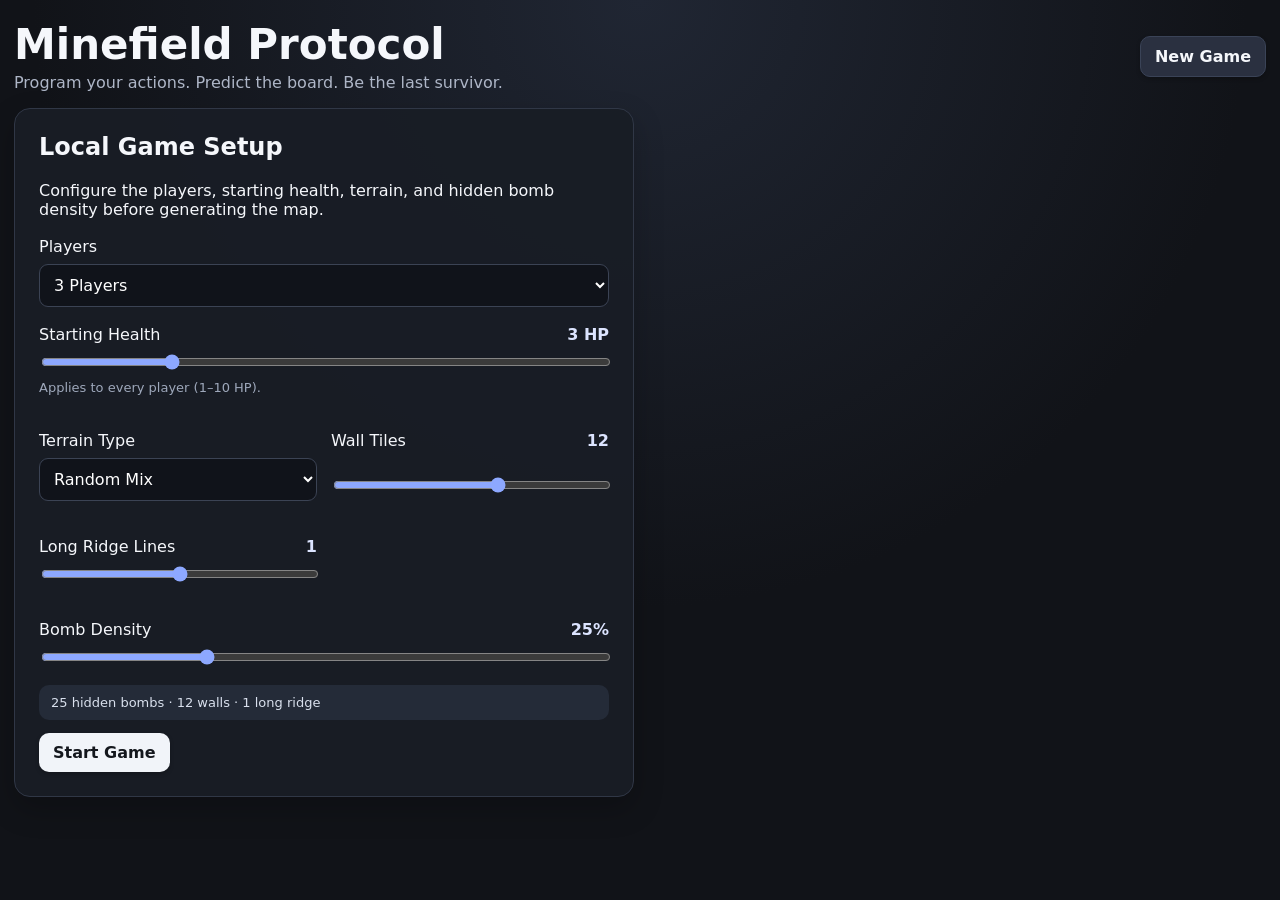
==== index.html @ 178af495 "Upload local src files" ====
<!DOCTYPE html>
<html lang="en">
<head>
  <meta charset="UTF-8" />
  <meta name="viewport" content="width=device-width, initial-scale=1.0" />
  <title>Minefield Protocol - Local Prototype</title>
  <link rel="stylesheet" href="style.css" />
</head>
<body>
  <main class="app">
    <header>
      <div>
        <h1>Minefield Protocol</h1>
        <p class="subtitle">Program your actions. Predict the board. Be the last survivor.</p>
      </div>
      <button id="newGameBtn" class="secondary">New Game</button>
    </header>

    <!-- Setup values mirror the fallback defaults in game.js. -->
    <section id="setupPanel" class="panel setup-panel">
      <h2>Local Game Setup</h2>
      <p>Configure the players, starting health, terrain, and hidden bomb density before generating the map.</p>
      <label>
        Players
        <select id="playerCount">
          <option value="3">3 Players</option>
          <option value="4">4 Players</option>
          <option value="5">5 Players</option>
          <option value="6">6 Players</option>
        </select>
      </label>

      <label>
        <span>Starting Health <output id="startingHpValue" for="startingHp">3 HP</output></span>
        <input id="startingHp" type="range" min="1" max="10" step="1" value="3" aria-describedby="startingHpHint" />
        <span id="startingHpHint" class="setup-hint">Applies to every player (1–10 HP).</span>
      </label>

      <div class="setup-options">
        <label>
          Terrain Type
          <select id="terrainType">
            <option value="random">Random Mix</option>
            <option value="wall">Walls</option>
            <option value="ridge">Ridges</option>
          </select>
        </label>

        <label>
          <span>Wall Tiles <output id="terrainCountValue">12</output></span>
          <input id="terrainCount" type="range" min="0" max="20" value="12" />
        </label>

        <label>
          <span>Long Ridge Lines <output id="ridgeCountValue">1</output></span>
          <input id="ridgeCount" type="range" min="0" max="2" value="1" />
        </label>

        <label>
          <span>Bomb Density <output id="bombPercentValue">25%</output></span>
          <input id="bombPercent" type="range" min="3" max="89" value="25" />
        </label>
      </div>
      <p id="mapSummary" class="map-summary">25 hidden bombs · 12 walls · 1 long ridge</p>
      <button id="startGameBtn">Start Game</button>
    </section>

    <section id="gamePanel" class="hidden">
      <div class="main-grid">
        <!-- Public information stays visible throughout planning and execution. -->
        <aside class="info-sidebar" aria-label="Round details and player health">
          <section class="panel status-panel" aria-labelledby="roundDetailsHeading">
            <h2 id="roundDetailsHeading">Round Details</h2>
            <div class="status-row">
              <div><span class="label">Round</span><strong id="roundLabel">1</strong></div>
              <div><span class="label">Phase</span><strong id="phaseLabel">Planning</strong></div>
              <div><span class="label">Current</span><strong id="currentPlayerLabel">Player 1</strong></div>
              <div title="Found counts revealed bombs that are still on the board.">
                <span class="label">Bombs Remaining</span>
                <strong id="bombStats" class="bomb-count" role="status" aria-live="polite" aria-atomic="true">0 bombs / 0 found</strong>
              </div>
            </div>
            <div id="message" class="message">Roll for action points, then build your program.</div>
          </section>

          <section class="panel player-panel" aria-labelledby="playersHeading">
            <h2 id="playersHeading">Players</h2>
            <div id="playerList"></div>
          </section>
        </aside>

        <section class="panel board-panel">
          <div class="board-head">
            <div>
              <h2>Minefield</h2>
              <p>Unknown tiles are hidden. Walls and ridges are visible. Mines are revealed when scanned or triggered.</p>
            </div>
            <div class="legend">
              <span>■ Unknown</span>
              <span>□ Safe</span>
              <span>◆ Mine</span>
              <span>▣ Wall</span>
              <span>▲ Ridge</span>
            </div>
          </div>
          <!-- game.js creates and reuses the grid cells inside this container. -->
          <div id="board" class="board" aria-label="10 by 10 game board"></div>
        </section>

        <!-- Only one phase panel is visible; the pass screen hides private programs. -->
        <aside class="panel control-panel">
          <div id="planningControls">
            <h2>Program Actions</h2>
            <p id="planningHint">Player 1: roll for action points.</p>

            <div class="dice-box" id="diceBox">
              <span class="label">Action Point Die</span>
              <div class="dice-row">
                <div id="diceFace" class="dice-face" role="status" aria-live="polite">—</div>
                <button id="rollDiceBtn" type="button">Roll d6</button>
              </div>
              <p id="diceHint">Roll before selecting any actions.</p>
            </div>

            <div class="allocation-panel">
              <div class="allocation-heading">
                <span class="label">Private Point Allocation</span>
                <span class="points-remaining" title="Points remaining">Left: <strong id="pointsRemaining">—</strong></span>
              </div>
              <p id="movementCostPreview" class="movement-cost-preview hidden"></p>
              <div id="allocationTrack" class="allocation-track" role="status" aria-live="polite">
                <span class="allocation-cell locked"></span>
                <span class="allocation-cell locked"></span>
                <span class="allocation-cell locked"></span>
                <span class="allocation-cell locked"></span>
                <span class="allocation-cell locked"></span>
                <span class="allocation-cell locked"></span>
              </div>
              <div class="allocation-legend" aria-label="Allocation colors">
                <span class="legend-move">Move</span>
                <span class="legend-scan">Scan</span>
                <span class="legend-attack">Attack</span>
                <span class="legend-dodge">Dodge / Disarm</span>
                <span class="legend-bomb">Bomb</span>
                <span class="legend-discard">Discard</span>
              </div>
            </div>

            <div class="action-grid" id="actionButtons">
              <button data-action="MOVE">Move · 1 pt</button>
              <button data-action="ATTACK">Attack · 1 pt</button>
              <button data-action="BOMB" title="Plant a bomb or break an adjacent wall for 2 points. Ridges cannot be broken.">Bomb / Break Wall · 2 pts</button>
              <fieldset class="defense-actions">
                <legend>Dodge / Disarm</legend>
                <button data-action="DODGE">Dodge · 1 pt</button>
                <button data-action="DISARM" title="Remove bombs from the eight surrounding grids without detonating them.">Disarm · 1 pt</button>
              </fieldset>
              <button data-action="SCAN">Scan Around · 2 pts</button>
              <button data-action="TRI_SCAN">3-Grid Scan · 1 pt</button>
              <button data-action="AREA_SCAN">3×3 Scan · 2 pts</button>
              <button data-action="DISCARD">Discard Remaining</button>
            </div>
            <p id="actionHint" class="board-selection-hint">For directional actions, select an action and click its target on the board.</p>

            <button id="confirmProgramBtn" disabled>Add to Program</button>

            <div class="programmed">
              <ol id="programList" class="program-list">
                <li>Roll the die to begin.</li>
              </ol>
              <button id="undoActionBtn" class="secondary" type="button" disabled>Undo Last Action</button>
            </div>

          </div>

          <div id="passControls" class="hidden pass-screen">
            <h2>Pass the Computer</h2>
            <p id="passMessage">Give the computer to the next player.</p>
            <button id="readyNextPlayerBtn">Ready</button>
          </div>

          <div id="executionControls" class="hidden">
            <h2>Execution Phase</h2>
            <p>Programmed actions remain hidden until each one resolves.</p>
            <div id="executionQueue" class="queue" role="log" aria-live="polite"></div>
            <button id="resolveNextBtn">Resolve Next Action</button>
            <button id="resolveAllBtn" class="secondary">Resolve Remaining</button>
          </div>

          <div id="winnerControls" class="hidden">
            <h2 id="winnerTitle">Winner</h2>
            <p id="winnerText"></p>
            <button id="playAgainBtn">Play Again</button>
          </div>
        </aside>
      </div>
    </section>
  </main>

  <script src="game.js"></script>
</body>
</html>
---- style.css ----
/* Base theme and shared controls. */
* { box-sizing: border-box; }

:root {
  font-family: Inter, ui-sans-serif, system-ui, -apple-system, BlinkMacSystemFont, "Segoe UI", sans-serif;
  background: #111318;
  color: #f5f7fb;
}

body {
  margin: 0;
  min-height: 100vh;
  background: radial-gradient(circle at top, #202633 0%, #111318 55%);
}

button, select {
  font: inherit;
}

button {
  border: 0;
  border-radius: 10px;
  padding: 10px 14px;
  cursor: pointer;
  background: #f1f4f9;
  color: #14171d;
  font-weight: 700;
  box-shadow: 0 2px 4px rgba(0,0,0,.22);
  transition: color .15s ease, background-color .15s ease, border-color .15s ease,
    box-shadow .15s ease, transform .08s ease, filter .15s ease;
}

button:hover:not(:disabled) {
  filter: brightness(0.96);
  transform: translateY(-1px);
  box-shadow: 0 5px 10px rgba(0,0,0,.26);
}
button:active:not(:disabled) {
  transform: translateY(0) scale(.97);
  box-shadow: 0 1px 2px rgba(0,0,0,.28);
}
button:focus-visible { outline: 3px solid #8da8ff; outline-offset: 2px; }
button:disabled { opacity: 0.45; cursor: not-allowed; }
button.secondary { background: #2a3040; color: #f5f7fb; border: 1px solid #3a4357; }

.app {
  width: min(1600px, calc(100% - 28px));
  margin: 0 auto;
  padding: 20px 0 32px;
}

header {
  display: flex;
  align-items: center;
  justify-content: space-between;
  gap: 16px;
  margin-bottom: 16px;
}

h1, h2, h3, p { margin-top: 0; }
h1 { margin-bottom: 4px; font-size: clamp(28px, 4vw, 42px); }
.subtitle { margin-bottom: 0; color: #aeb6c7; }

.panel {
  background: rgba(25, 29, 37, 0.95);
  border: 1px solid #303746;
  border-radius: 16px;
  box-shadow: 0 12px 30px rgba(0,0,0,.22);
}

/* Setup form and terrain/bomb configuration. */
.setup-panel {
  max-width: 620px;
  padding: 24px;
}

.setup-panel label {
  display: grid;
  gap: 8px;
  margin: 18px 0;
}

.setup-hint { color: #9ea8bb; font-size: 13px; }

select {
  padding: 10px;
  border-radius: 9px;
  background: #10131a;
  color: #fff;
  border: 1px solid #3b4354;
}

.setup-options {
  display: grid;
  grid-template-columns: repeat(2, minmax(0, 1fr));
  gap: 0 14px;
}

.setup-options label:last-child { grid-column: 1 / -1; }

input[type="range"] {
  width: 100%;
  accent-color: #8da8ff;
  cursor: pointer;
}

output {
  float: right;
  color: #dce4ff;
  font-weight: 800;
}

.map-summary {
  padding: 10px 12px;
  border-radius: 10px;
  background: #242b38;
  color: #d9e0ed;
  font-size: 13px;
}

.hidden { display: none !important; }

/* Public round information, player health, and the desktop three-column layout. */
.info-sidebar {
  display: grid;
  gap: 14px;
  position: sticky;
  top: 12px;
  min-width: 0;
}

.status-panel, .player-panel, .board-panel, .control-panel { padding: 16px; }
.status-panel h2, .player-panel h2 { margin-bottom: 12px; font-size: 18px; }

.status-row {
  display: grid;
  grid-template-columns: minmax(0, 1fr);
  gap: 10px;
}

.status-row > div {
  background: #12161e;
  border: 1px solid #2b3342;
  padding: 12px;
  border-radius: 12px;
}

.bomb-count { font-size: 14px; font-variant-numeric: tabular-nums; }

.label {
  display: block;
  color: #9ea8bb;
  font-size: 12px;
  text-transform: uppercase;
  letter-spacing: .08em;
  margin-bottom: 4px;
}

.message {
  margin-top: 12px;
  padding: 10px 12px;
  background: #242b38;
  border-radius: 10px;
  color: #d9e0ed;
  min-height: 42px;
}

#playerList {
  display: grid;
  gap: 8px;
}

.player-card {
  display: flex;
  justify-content: space-between;
  align-items: center;
  flex-wrap: wrap;
  gap: 8px;
  background: #12161e;
  border: 1px solid #2b3342;
  border-radius: 10px;
  padding: 9px 10px;
}

.player-card.dead { opacity: .45; text-decoration: line-through; }
.player-card.active { border-color: #8da8ff; }
.player-identity { display: inline-flex; align-items: center; gap: 7px; }
.player-name { font-weight: 800; }
.hp { white-space: nowrap; font-size: 13px; font-variant-numeric: tabular-nums; }
.hp.hearts { color: #f08b96; font-size: 16px; letter-spacing: 1px; }
.active-player-cube {
  width: 11px;
  height: 11px;
  flex: 0 0 11px;
  border: 1px solid rgba(255,255,255,.65);
  border-radius: 2px;
  background: #5168a9;
}
.active-player-cube.inactive { visibility: hidden; }

.main-grid {
  display: grid;
  grid-template-columns: 240px minmax(0, 1fr) 340px;
  gap: 14px;
  align-items: start;
}

.main-grid > * { min-width: 0; }

.board-head {
  display: flex;
  justify-content: space-between;
  align-items: end;
  gap: 16px;
  margin-bottom: 12px;
}

.board-head p { color: #9ea8bb; margin-bottom: 0; font-size: 13px; }

.legend {
  display: flex;
  gap: 10px;
  flex-wrap: wrap;
  color: #b9c1d1;
  font-size: 12px;
  justify-content: flex-end;
}

/* Board cells: terrain, selection previews, denial feedback, and player tokens. */
.board {
  width: min(76vh, 100%);
  aspect-ratio: 1 / 1;
  margin: 0 auto;
  display: grid;
  grid-template-columns: repeat(10, 1fr);
  grid-template-rows: repeat(10, 1fr);
  gap: 3px;
  padding: 3px;
  background: #0b0e13;
  border-radius: 12px;
  overflow: hidden;
}

.tile {
  position: relative;
  min-width: 0;
  min-height: 0;
  display: grid;
  place-items: center;
  background: #343c49;
  border-radius: 4px;
  font-weight: 900;
  user-select: none;
  cursor: pointer;
  transition: background-color .16s ease, box-shadow .16s ease, transform .12s ease,
    outline-color .12s ease;
}

.tile:hover {
  outline: 2px solid #eef3ff;
  outline-offset: -2px;
  z-index: 3;
}

.tile.move-reachable {
  box-shadow: inset 0 0 0 2px #8da8ff;
}

.tile.move-reachable:hover {
  box-shadow: inset 0 0 0 3px #c8d5ff, 0 0 10px rgba(141,168,255,.75);
  transform: scale(.94);
}

.tile.planned-path {
  box-shadow: inset 0 0 0 3px #f0c84b;
}

.tile.scan-region {
  box-shadow: inset 0 0 0 3px #7bdff2;
}

.tile.disarm-region {
  box-shadow: inset 0 0 0 3px #6497e5;
}

.tile.selected-target {
  background: #f2cf4a !important;
  color: #1a1d23 !important;
  box-shadow: inset 0 0 0 3px #fff1a8, 0 0 12px rgba(242,207,74,.8);
}

.tile.denied-target {
  background: #d84d55 !important;
  color: #fff !important;
  box-shadow: inset 0 0 0 3px #ffb3b8, 0 0 14px rgba(216,77,85,.9);
  animation: denied-grid .42s ease both;
}

@keyframes denied-grid {
  0%, 100% { transform: translateX(0); }
  25% { transform: translateX(-4px); }
  50% { transform: translateX(4px); }
  75% { transform: translateX(-2px); }
}

.tile.safe { background: #bfc7d3; color: #20252d; }
.tile.mine { background: #7f3740; color: #fff; }
.tile.exploded { background: #4f252a; color: #fff; }
.tile.wall { background: #1d222b; color: #dce1ea; border: 1px solid #727c91; }
.tile.ridge { background: #3e3528; color: #f0d19a; border: 1px solid #8a7450; }

.token-stack {
  display: flex;
  flex-wrap: wrap;
  gap: 2px;
  align-items: center;
  justify-content: center;
  z-index: 2;
}

.token {
  width: clamp(18px, 3vw, 30px);
  aspect-ratio: 1;
  border-radius: 50%;
  display: grid;
  place-items: center;
  border: 2px solid #fff;
  color: #fff;
  font-size: clamp(10px, 1.3vw, 14px);
  text-shadow: 0 1px 2px rgba(0,0,0,.5);
  background: #5168a9;
}

.token.p2, .active-player-cube.p2 { background: #a15162; }
.token.p3, .active-player-cube.p3 { background: #4f8964; }
.token.p4, .active-player-cube.p4 { background: #9a7a3f; }
.token.p5, .active-player-cube.p5 { background: #6f4b9a; }
.token.p6, .active-player-cube.p6 { background: #347f8c; }

/* Private planning: die, action buttons, allocation colors, and queued choices. */
.control-panel {
  position: sticky;
  top: 12px;
  padding: 12px;
}

#planningControls { font-size: 13px; line-height: 1.3; }
#planningControls h2 { margin-bottom: 6px; font-size: 18px; }
#planningHint { margin-bottom: 8px; }
#planningControls .label { font-size: 11px; }
#planningControls button { min-height: 32px; padding: 6px 8px; }
#confirmProgramBtn { width: 100%; margin-bottom: 8px; }

.action-grid {
  display: grid;
  grid-template-columns: 1fr 1fr;
  gap: 6px;
  margin: 8px 0;
}

.action-grid [data-action="MOVE"] { grid-column: 1 / -1; }

.defense-actions {
  grid-column: 1 / -1;
  display: grid;
  grid-template-columns: repeat(2, minmax(0, 1fr));
  gap: 6px;
  min-width: 0;
  margin: 0;
  padding: 6px;
  border: 1px solid #6497e5;
  border-radius: 10px;
}

.defense-actions legend {
  padding: 0 5px;
  color: #a9c9ff;
  font-size: 12px;
}

.action-grid button.selected {
  outline: 3px solid #8da8ff;
  background: #dce4ff;
}

.dice-box {
  padding: 8px;
  border: 1px solid #303746;
  border-radius: 12px;
  margin-bottom: 8px;
  background: #12161e;
}

.dice-row {
  display: flex;
  align-items: center;
  gap: 8px;
}

.dice-face {
  width: 36px;
  aspect-ratio: 1;
  display: grid;
  place-items: center;
  flex: 0 0 auto;
  border-radius: 12px;
  background: #f1f4f9;
  color: #14171d;
  font-size: 28px;
  line-height: 1;
  font-weight: 900;
}

.dice-row button { flex: 1; }

.dice-box p {
  margin: 4px 0 0;
  color: #9ea8bb;
  font-size: 12px;
}

.allocation-panel {
  padding: 8px;
  border: 1px solid #303746;
  border-radius: 12px;
  margin-bottom: 8px;
  background: #12161e;
}

.allocation-heading { display: flex; justify-content: space-between; align-items: baseline; gap: 6px; margin-bottom: 4px; }
.allocation-heading .label { margin-bottom: 0; }
.points-remaining { flex-shrink: 0; font-size: 12px; color: #d9e0ed; }

.allocation-track {
  display: flex;
  gap: 6px;
  min-height: 32px;
}

.movement-cost-preview {
  margin: 0 0 6px;
  padding: 5px 6px;
  border-radius: 8px;
  background: rgba(242,207,74,.13);
  color: #ffe486;
  font-size: 12px;
  font-weight: 800;
}

.allocation-cell {
  min-width: 32px;
  flex: 1 1 0;
  display: grid;
  place-items: center;
  border: 1px solid #4b556a;
  border-radius: 8px;
  background: #202631;
  color: #aeb6c7;
  font-size: 20px;
  font-weight: 900;
  transition: background-color .18s ease, color .18s ease, transform .18s ease;
}

.allocation-cell.locked {
  background: #171b22;
  border-color: #2b3240;
  color: #535d6f;
  opacity: .48;
}

.allocation-cell.usable {
  background: #596170;
  border-color: #7d8798;
  color: #f3f5f8;
}

.allocation-cell.preview-move {
  background: rgba(242,207,74,.28);
  border: 2px dashed #f2cf4a;
  color: #ffe486;
  animation: allocation-preview .8s ease-in-out infinite alternate;
}

.allocation-cell.point-move {
  background: #f2cf4a;
  border-color: #fff1a8;
  color: #1a1d23;
  transform: translateY(-2px);
}

.allocation-cell.point-scan { background: #58b878; border-color: #9be2b2; color: #0d2616; }
.allocation-cell.point-attack { background: #e99245; border-color: #ffc488; color: #2b1606; }
.allocation-cell.point-dodge { background: #6497e5; border-color: #a9c9ff; color: #0b1c38; }
.allocation-cell.point-bomb { background: #d75c65; border-color: #ffabb1; color: #fff; }
.allocation-cell.point-discard { background: #373e4a; border-color: #667184; color: #aeb6c7; }

@keyframes allocation-preview {
  from { transform: translateY(0); }
  to { transform: translateY(-2px); }
}

.allocation-legend {
  display: flex;
  flex-wrap: wrap;
  gap: 4px 10px;
  margin-top: 6px;
  color: #9ea8bb;
  font-size: 11px;
}

.allocation-legend span {
  display: inline-flex;
  align-items: center;
  gap: 5px;
}

.allocation-legend span::before {
  content: "";
  width: 10px;
  height: 10px;
  border-radius: 3px;
  background: #596170;
}

.allocation-legend .legend-move::before { background: #f2cf4a; }
.allocation-legend .legend-scan::before { background: #58b878; }
.allocation-legend .legend-attack::before { background: #e99245; }
.allocation-legend .legend-dodge::before { background: #6497e5; }
.allocation-legend .legend-bomb::before { background: #d75c65; }
.allocation-legend .legend-discard::before { background: #373e4a; }


.board-selection-hint { margin: 0 0 8px; color: #9ea8bb; font-size: 12px; }

.planned-token {
  opacity: .7;
  border-style: dashed;
  filter: saturate(.65);
}

.programmed {
  display: grid;
  gap: 6px;
}

.program-list {
  display: grid;
  gap: 4px;
  margin: 0;
  padding: 0 0 0 28px;
  color: #d9e0ed;
}

.program-list li {
  padding: 4px 8px;
  border-radius: 8px;
  background: #12161e;
  border: 1px solid #2b3342;
}

#undoActionBtn { width: 100%; }

/* Public execution log; damage and elimination stay legible on completed rows. */
.queue {
  display: grid;
  gap: 6px;
  margin: 12px 0;
  max-height: 330px;
  overflow: auto;
}

.queue-item {
  padding: 8px 10px;
  border-radius: 8px;
  background: #12161e;
  border: 1px solid #2b3342;
  font-size: 13px;
}

.queue-item.done { opacity: .42; text-decoration: line-through; }
.queue-item.current { outline: 2px solid #8da8ff; }

.queue-item.done.hp-loss,
.queue-item.done.eliminated {
  opacity: 1;
  text-decoration: none;
  font-weight: 800;
}

.queue-item.hp-loss {
  background: #5a321d;
  border-color: #e99245;
  color: #ffd3ad;
  box-shadow: inset 4px 0 0 #e99245;
  animation: event-highlight .45s ease both;
}

.queue-item.eliminated {
  background: #5a2026;
  border-color: #ef6570;
  color: #ffd3d6;
  box-shadow: inset 4px 0 0 #ef6570, 0 0 12px rgba(239,101,112,.32);
  animation: elimination-highlight .55s ease both;
}

@keyframes event-highlight {
  from { transform: translateX(8px); filter: brightness(1.5); }
  to { transform: translateX(0); filter: brightness(1); }
}

@keyframes elimination-highlight {
  0% { transform: scale(.96); filter: brightness(1.8); }
  65% { transform: scale(1.02); }
  100% { transform: scale(1); filter: brightness(1); }
}

.pass-screen {
  text-align: center;
  padding: 30px 8px;
}

#executionControls button,
#winnerControls button {
  width: 100%;
  margin-top: 8px;
}

/* Move controls below the board on narrower screens, then stack the sidebar. */
@media (max-width: 1180px) {
  .main-grid { grid-template-columns: 220px minmax(0, 1fr); }
  .info-sidebar { grid-row: 1 / span 2; }
  .control-panel { grid-column: 2; position: static; }
}

@media (max-width: 800px) {
  .main-grid { grid-template-columns: minmax(0, 1fr); }
  .info-sidebar { grid-template-columns: repeat(2, minmax(0, 1fr)); grid-row: auto; position: static; align-items: start; }
  .board { width: min(100%, 700px); }
  .control-panel { grid-column: auto; }
  #planningControls button { min-height: 44px; }
}

@media (max-width: 560px) {
  .app { width: min(100% - 14px, 1440px); padding-top: 10px; }
  header { align-items: flex-start; }
  .info-sidebar { grid-template-columns: minmax(0, 1fr); }
  .status-row { grid-template-columns: 1fr; }
  .board-panel { padding: 9px; }
  .board-head { display: block; }
  .legend { justify-content: flex-start; margin-top: 8px; }
  .board { gap: 2px; padding: 2px; }
  .setup-options { grid-template-columns: 1fr; }
  .setup-options label:last-child { grid-column: auto; }
}
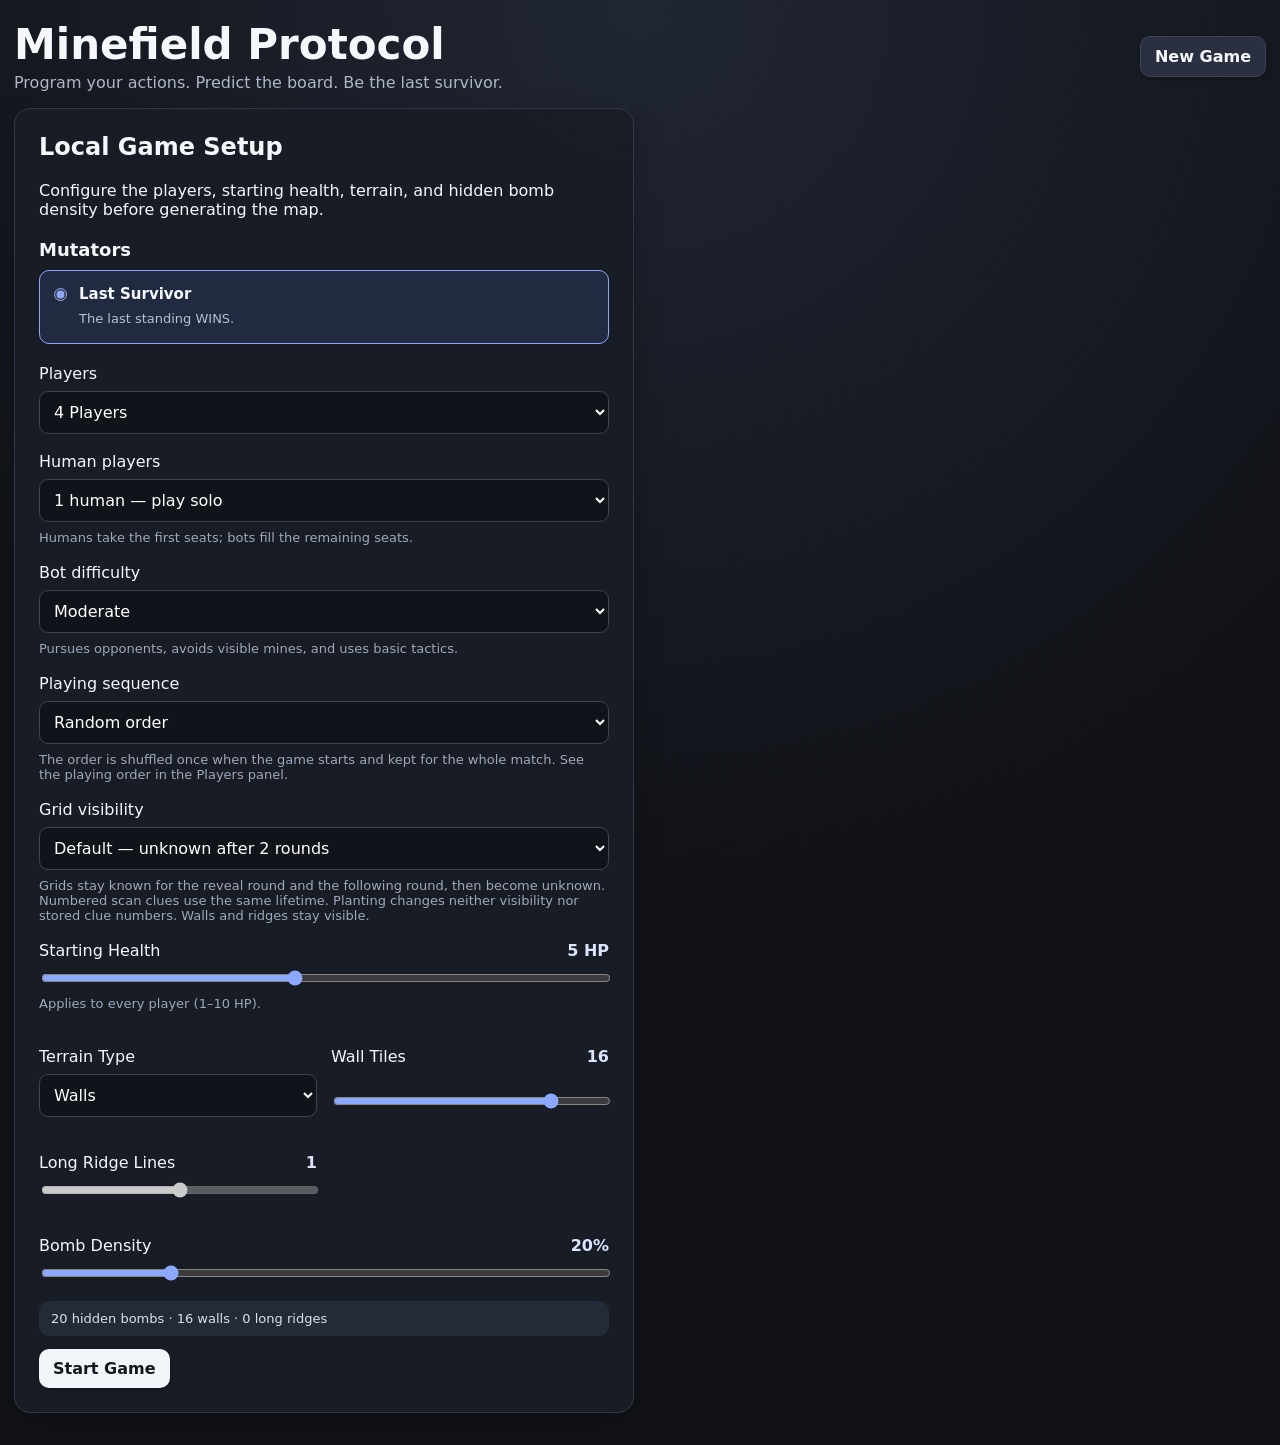
==== commit 807abb80: "add some game logic in order to progress." ====
--- a/index.html
+++ b/index.html
@@ -20,19 +20,65 @@
     <section id="setupPanel" class="panel setup-panel">
       <h2>Local Game Setup</h2>
       <p>Configure the players, starting health, terrain, and hidden bomb density before generating the map.</p>
+      <fieldset class="mutators">
+        <legend>Mutators</legend>
+        <div id="mutatorList" class="mutator-list"></div>
+      </fieldset>
       <label>
         Players
         <select id="playerCount">
           <option value="3">3 Players</option>
-          <option value="4">4 Players</option>
+          <option value="4" selected>4 Players</option>
           <option value="5">5 Players</option>
           <option value="6">6 Players</option>
         </select>
       </label>
 
       <label>
-        <span>Starting Health <output id="startingHpValue" for="startingHp">3 HP</output></span>
-        <input id="startingHp" type="range" min="1" max="10" step="1" value="3" aria-describedby="startingHpHint" />
+        Human players
+        <select id="humanCount" aria-describedby="botSetupHint">
+          <option value="all">All players (pass-and-play)</option>
+          <option value="1" selected>1 human — play solo</option>
+          <option value="2">2 humans</option>
+          <option value="3">3 humans</option>
+          <option value="4">4 humans</option>
+          <option value="5">5 humans</option>
+        </select>
+        <span id="botSetupHint" class="setup-hint">Humans take the first seats; bots fill the remaining seats.</span>
+      </label>
+      <label>
+        Bot difficulty
+        <select id="botDifficulty" aria-describedby="botDifficultyHint">
+          <option value="new-player">New Player</option>
+          <option value="moderate" selected>Moderate</option>
+          <option value="expert">Expert</option>
+        </select>
+        <span id="botDifficultyHint" class="setup-hint"></span>
+      </label>
+
+      <label>
+        Playing sequence
+        <select id="turnOrderMode" aria-describedby="turnOrderHint">
+          <option value="manual">Designated order</option>
+          <option value="random" selected>Random order</option>
+        </select>
+        <span id="turnOrderHint" class="setup-hint">The order is shuffled once when the game starts and kept for the whole match. See the playing order in the Players panel.</span>
+      </label>
+      <div id="manualTurnOrder" class="turn-order-options hidden"></div>
+
+      <label>
+        Grid visibility
+        <select id="visibilityMode" aria-describedby="visibilityHint">
+          <option value="clear">Clear — explored grids stay known</option>
+          <option value="default" selected>Default — unknown after 2 rounds</option>
+          <option value="hard">Hard — unknown after 1 round</option>
+        </select>
+        <span id="visibilityHint" class="setup-hint"></span>
+      </label>
+
+      <label>
+        <span>Starting Health <output id="startingHpValue" for="startingHp">5 HP</output></span>
+        <input id="startingHp" type="range" min="1" max="10" step="1" value="5" aria-describedby="startingHpHint" />
         <span id="startingHpHint" class="setup-hint">Applies to every player (1–10 HP).</span>
       </label>
 
@@ -41,14 +87,14 @@
           Terrain Type
           <select id="terrainType">
             <option value="random">Random Mix</option>
-            <option value="wall">Walls</option>
+            <option value="wall" selected>Walls</option>
             <option value="ridge">Ridges</option>
           </select>
         </label>
 
         <label>
-          <span>Wall Tiles <output id="terrainCountValue">12</output></span>
-          <input id="terrainCount" type="range" min="0" max="20" value="12" />
+          <span>Wall Tiles <output id="terrainCountValue">16</output></span>
+          <input id="terrainCount" type="range" min="0" max="20" value="16" />
         </label>
 
         <label>
@@ -57,16 +103,16 @@
         </label>
 
         <label>
-          <span>Bomb Density <output id="bombPercentValue">25%</output></span>
-          <input id="bombPercent" type="range" min="3" max="89" value="25" />
+          <span>Bomb Density <output id="bombPercentValue">20%</output></span>
+          <input id="bombPercent" type="range" min="3" max="80" value="20" />
         </label>
       </div>
-      <p id="mapSummary" class="map-summary">25 hidden bombs · 12 walls · 1 long ridge</p>
+      <p id="mapSummary" class="map-summary">20 hidden bombs · 16 walls · 0 long ridges</p>
       <button id="startGameBtn">Start Game</button>
     </section>
 
     <section id="gamePanel" class="hidden">
-      <div class="main-grid">
+      <div id="mainGrid" class="main-grid">
         <!-- Public information stays visible throughout planning and execution. -->
         <aside class="info-sidebar" aria-label="Round details and player health">
           <section class="panel status-panel" aria-labelledby="roundDetailsHeading">
@@ -81,10 +127,26 @@
               </div>
             </div>
             <div id="message" class="message">Roll for action points, then build your program.</div>
+            <p id="pressureHint" class="pressure-hint" role="status"></p>
+            <details class="rules-help">
+              <summary>Rules &amp; explanations</summary>
+              <ul>
+                <li>Move: a step blocked by another player is skipped. Its point is spent; later steps continue from your actual position.</li>
+                <li>Attack: reach 2 grids straight or 1 diagonally and push 1 grid. A wall, ridge, or edge blocking the push causes 1 HP damage. Another player blocks without damage.</li>
+                <li>Dodge: choose an adjacent escape direction. The next attack triggers one sidestep. A blocked destination makes it fail; landing on a bomb still triggers it. Dodges expire each round and do not stack.</li>
+                <li>Scan Here: for 1 point, record the bomb count in the eight grids around you. Larger scans record a count at each scanned grid. A number does not prove its own grid safe.</li>
+                <li>Clues are dated snapshots. Planting, disarming, and explosions do not update them. Rescan to refresh; clues expire with the selected visibility mode.</li>
+                <li>Disarm: spend 1 point to check one adjacent grid, including diagonals, and safely remove its bomb. No flags are needed.</li>
+                <li>From round 21, bombs cause instant death. Blocked-push damage stays at 1 HP.</li>
+                <li>The last survivor wins. If no bombs remain, the living player with the highest HP wins; tied leaders share victory. This is checked after each action.</li>
+              </ul>
+            </details>
           </section>
 
           <section class="panel player-panel" aria-labelledby="playersHeading">
             <h2 id="playersHeading">Players</h2>
+            <div id="roundDice" class="round-dice" role="group" aria-label="Public dice points in playing order"></div>
+            <p id="turnOrderSummary" class="setup-hint"></p>
             <div id="playerList"></div>
           </section>
         </aside>
@@ -93,12 +155,13 @@
           <div class="board-head">
             <div>
               <h2>Minefield</h2>
-              <p>Unknown tiles are hidden. Walls and ridges are visible. Mines are revealed when scanned or triggered.</p>
+              <p>Numbers count bombs in eight neighboring grids at the time of scanning. They do not reveal bomb positions. Hover for the scan round.</p>
             </div>
             <div class="legend">
               <span>■ Unknown</span>
               <span>□ Safe</span>
               <span>◆ Mine</span>
+              <span>0–8 Scan clue</span>
               <span>▣ Wall</span>
               <span>▲ Ridge</span>
             </div>
@@ -109,17 +172,27 @@
 
         <!-- Only one phase panel is visible; the pass screen hides private programs. -->
         <aside class="panel control-panel">
+          <div id="diceControls" class="hidden">
+            <h2>Roll Action Points</h2>
+            <p id="dicePhaseHint" role="status" aria-live="polite"></p>
+            <button id="rollDiceBtn" type="button">Roll d6</button>
+            <button id="beginPlanningBtn" type="button" class="secondary" disabled>Begin Planning</button>
+          </div>
+          <div id="botControls" class="hidden" role="status" aria-live="polite">
+            <h2>Bot Planning</h2>
+            <p id="botMessage">A bot is secretly programming its actions.</p>
+            <p>Actions will appear as they resolve. You control the pace of execution.</p>
+          </div>
           <div id="planningControls">
             <h2>Program Actions</h2>
-            <p id="planningHint">Player 1: roll for action points.</p>
+            <p id="planningHint">Privately program the points you rolled.</p>
 
             <div class="dice-box" id="diceBox">
-              <span class="label">Action Point Die</span>
+              <span class="label">Your Action Points</span>
               <div class="dice-row">
                 <div id="diceFace" class="dice-face" role="status" aria-live="polite">—</div>
-                <button id="rollDiceBtn" type="button">Roll d6</button>
-              </div>
-              <p id="diceHint">Roll before selecting any actions.</p>
+              </div>
+              <p id="diceHint">Use the points assigned during the dice phase.</p>
             </div>
 
             <div class="allocation-panel">
@@ -153,9 +226,9 @@
               <fieldset class="defense-actions">
                 <legend>Dodge / Disarm</legend>
                 <button data-action="DODGE">Dodge · 1 pt</button>
-                <button data-action="DISARM" title="Remove bombs from the eight surrounding grids without detonating them.">Disarm · 1 pt</button>
+                <button data-action="DISARM" title="Choose one adjacent grid to check and disarm safely.">Disarm · 1 pt</button>
               </fieldset>
-              <button data-action="SCAN">Scan Around · 2 pts</button>
+              <button data-action="SCAN">Scan Here · 1 pt</button>
               <button data-action="TRI_SCAN">3-Grid Scan · 1 pt</button>
               <button data-action="AREA_SCAN">3×3 Scan · 2 pts</button>
               <button data-action="DISCARD">Discard Remaining</button>
@@ -166,7 +239,7 @@
 
             <div class="programmed">
               <ol id="programList" class="program-list">
-                <li>Roll the die to begin.</li>
+                <li>No actions allocated yet.</li>
               </ol>
               <button id="undoActionBtn" class="secondary" type="button" disabled>Undo Last Action</button>
             </div>
@@ -181,10 +254,27 @@
 
           <div id="executionControls" class="hidden">
             <h2>Execution Phase</h2>
-            <p>Programmed actions remain hidden until each one resolves.</p>
-            <div id="executionQueue" class="queue" role="log" aria-live="polite"></div>
+            <p class="execution-cube-hint">One cube per rolled point. * Pending · Colored cubes are resolved. Blue marks the next player.</p>
+            <div class="execution-cubes">
+              <table class="execution-cube-table">
+                <caption>Dice rolls &amp; action points</caption>
+                <thead><tr id="executionRolls"></tr></thead>
+                <tbody id="executionPoints"></tbody>
+              </table>
+            </div>
+            <p id="executionProgress" class="execution-progress" role="status" aria-live="polite"></p>
             <button id="resolveNextBtn">Resolve Next Action</button>
             <button id="resolveAllBtn" class="secondary">Resolve Remaining</button>
+            <details class="execution-log">
+              <summary>Execution log</summary>
+              <div class="allocation-legend" aria-label="Execution log action colors">
+                <span class="legend-scan">Scan</span>
+                <span class="legend-attack">Attack</span>
+                <span class="legend-dodge">Dodge / Disarm</span>
+                <span class="legend-bomb">Bomb / Break Wall</span>
+              </div>
+              <div id="executionQueue" class="queue" role="log" aria-live="polite"></div>
+            </details>
           </div>
 
           <div id="winnerControls" class="hidden">
@@ -197,6 +287,14 @@
     </section>
   </main>
 
+  <script src="bots.js"></script>
+  <script src="game-agents.js"></script>
+  <script src="turn-order.js"></script>
+  <script src="execution-view.js"></script>
+  <script src="grid-visibility.js"></script>
+  <script src="dice-phase.js"></script>
+  <script src="mutators.js"></script>
+  <script src="game-rules.js"></script>
   <script src="game.js"></script>
 </body>
 </html>
--- a/style.css
+++ b/style.css
@@ -81,6 +81,18 @@
 }
 
 .setup-hint { color: #9ea8bb; font-size: 13px; }
+.mutators { margin: 20px 0; padding: 0; border: 0; min-width: 0; }
+.mutators legend { padding: 0; margin-bottom: 10px; font-size: 18px; font-weight: 700; }
+.mutator-list { display: grid; gap: 8px; }
+.setup-panel .mutator-option { display: flex; align-items: flex-start; gap: 12px; margin: 0; padding: 14px; border: 1px solid #3b4354; border-radius: 10px; cursor: pointer; background: #12161e; }
+.mutator-option input { margin: 3px 0 0; accent-color: #8da8ff; flex-shrink: 0; }
+.mutator-option:has(input:checked) { border-color: #8da8ff; background: #202a40; }
+.mutator-option:focus-within { outline: 2px solid #8da8ff; outline-offset: 3px; }
+.mutator-title { display: block; font-size: 15px; font-weight: 800; line-height: 1.3; }
+.mutator-description { display: block; margin-top: 6px; color: #b9c1d1; font-size: 13px; line-height: 1.4; }
+.turn-order-options { display: grid; grid-template-columns: repeat(2, minmax(0, 1fr)); gap: 0 14px; }
+.turn-order-options label { margin: 6px 0; }
+.turn-order-options select { width: 100%; min-width: 0; }
 
 select {
   padding: 10px;
@@ -123,29 +135,32 @@
 /* Public round information, player health, and the desktop three-column layout. */
 .info-sidebar {
   display: grid;
-  gap: 14px;
+  gap: 10px;
   position: sticky;
   top: 12px;
   min-width: 0;
 }
 
-.status-panel, .player-panel, .board-panel, .control-panel { padding: 16px; }
+.status-panel, .player-panel, .control-panel { padding: 12px; }
+.board-panel { padding: 16px; }
 .status-panel h2, .player-panel h2 { margin-bottom: 12px; font-size: 18px; }
 
 .status-row {
   display: grid;
-  grid-template-columns: minmax(0, 1fr);
-  gap: 10px;
+  grid-template-columns: repeat(2, minmax(0, 1fr));
+  gap: 6px;
 }
 
 .status-row > div {
   background: #12161e;
   border: 1px solid #2b3342;
-  padding: 12px;
+  padding: 8px;
   border-radius: 12px;
 }
 
-.bomb-count { font-size: 14px; font-variant-numeric: tabular-nums; }
+.bomb-count { font-size: 12px; font-variant-numeric: tabular-nums; }
+.status-panel .label { font-size: 10px; }
+.status-panel .message { padding: 8px; font-size: 12px; line-height: 1.35; margin-top: 8px; }
 
 .label {
   display: block;
@@ -167,23 +182,29 @@
 
 #playerList {
   display: grid;
-  gap: 8px;
-}
+  gap: 5px;
+}
+
+.round-dice { display: grid; gap: 4px; margin: 0 0 10px; }
+.round-die { display: grid; justify-items: center; gap: 4px; padding: 3px 0; border-radius: 6px; font-size: 11px; font-weight: 700; }
+.round-die-cube.allocation-cell { min-width: 0; width: 28px; height: 28px; font-size: 17px; }
+.round-die.rolling-player { outline: 2px solid #56a3ff; background: #1a3048; }
 
 .player-card {
   display: flex;
   justify-content: space-between;
   align-items: center;
   flex-wrap: wrap;
-  gap: 8px;
+  gap: 4px;
   background: #12161e;
   border: 1px solid #2b3342;
   border-radius: 10px;
-  padding: 9px 10px;
+  padding: 6px 8px;
 }
 
 .player-card.dead { opacity: .45; text-decoration: line-through; }
 .player-card.active { border-color: #8da8ff; }
+.bot-badge { flex-basis: 100%; color: #b9c8e8; font-size: 11px; overflow-wrap: anywhere; }
 .player-identity { display: inline-flex; align-items: center; gap: 7px; }
 .player-name { font-weight: 800; }
 .hp { white-space: nowrap; font-size: 13px; font-variant-numeric: tabular-nums; }
@@ -305,6 +326,38 @@
 
 .tile.safe { background: #bfc7d3; color: #20252d; }
 .tile.mine { background: #7f3740; color: #fff; }
+.tile.mine.found-mine {
+  background: #a43d38;
+  color: #ffe190;
+  border: 2px solid #ffd166;
+}
+.found-mine-legend { color: #ffd166; }
+.scan-clue {
+  position: absolute;
+  top: 2px;
+  left: 2px;
+  z-index: 3;
+  min-width: 18px;
+  padding: 1px 3px;
+  border-radius: 4px;
+  background: #101b30;
+  color: #cce2ff;
+  font-size: 13px;
+  font-weight: 800;
+  line-height: 1.2;
+}
+.pressure-hint { font-size: 12px; color: #ffd29a; }
+.pressure-hint.sudden-death { color: #ffabb1; font-weight: 800; border-left: 3px solid #d75c65; padding-left: 8px; }
+.scan-clue.clue-0 { color: #aeb6c7; }
+.scan-clue.clue-1 { color: #8dbaff; }
+.scan-clue.clue-2 { color: #9be2b2; }
+.scan-clue.clue-3 { color: #ffabb1; }
+.scan-clue.clue-4 { color: #c1a9ff; }
+.scan-clue.clue-5, .scan-clue.clue-6, .scan-clue.clue-7, .scan-clue.clue-8 { color: #ffd166; }
+.rules-help { margin-top: 10px; font-size: 12px; line-height: 1.5; color: #cbd4e3; }
+.rules-help summary { cursor: pointer; color: #a9c9ff; }
+.rules-help ul { padding-left: 18px; }
+.rules-help li { margin-bottom: 8px; }
 .tile.exploded { background: #4f252a; color: #fff; }
 .tile.wall { background: #1d222b; color: #dce1ea; border: 1px solid #727c91; }
 .tile.ridge { background: #3e3528; color: #f0d19a; border: 1px solid #8a7450; }
@@ -569,6 +622,34 @@
   overflow: auto;
 }
 
+/* Compact allocation-style cubes stay in the normal control panel. */
+.execution-cube-hint { font-size: 12px; color: #aeb6c7; }
+.execution-cubes { overflow-x: auto; padding: 3px; }
+.execution-cube-table { width: max-content; border-collapse: separate; border-spacing: 0; }
+.execution-cube-table caption { text-align: left; color: #aeb6c7; font-size: 12px; margin-bottom: 8px; }
+.execution-cube-table th, .execution-cube-table td { width: 44px; text-align: center; border-left: 2px solid transparent; border-right: 2px solid transparent; }
+.execution-player { padding: 5px 3px; border-top: 2px solid transparent; }
+.execution-player span { display: block; font-size: 14px; }
+.execution-player small { display: block; margin-top: 3px; font-size: 10px; font-weight: 400; color: #cad4e5; }
+.execution-point { padding: 3px; }
+.execution-cube.allocation-cell { width: 32px; height: 32px; min-width: 32px; transform: none; }
+.execution-point.last-point { border-bottom: 2px solid transparent; }
+.execution-point.hp-loss .execution-cube { box-shadow: 0 0 0 2px #e99245; }
+.execution-point.eliminated .execution-cube { box-shadow: 0 0 0 2px #ef6570; }
+.execution-cube-table .executing-player { border-left-color: #56a3ff; border-right-color: #56a3ff; animation: execution-blink 1.2s ease-in-out infinite; }
+.execution-cube-table th.executing-player { border-top-color: #56a3ff; }
+.execution-cube-table .last-point.executing-player { border-bottom-color: #56a3ff; }
+.execution-progress { margin: 10px 3px 3px; font-size: 12px; color: #b9d8ff; }
+.execution-log { margin-top: 18px; }
+.execution-log summary { cursor: pointer; color: #b9c8e8; }
+@keyframes execution-blink {
+  0%, 100% { border-left-color: #56a3ff; border-right-color: #56a3ff; }
+  50% { border-left-color: #224875; border-right-color: #224875; }
+}
+@media (prefers-reduced-motion: reduce) {
+  .execution-cube-table .executing-player { animation: none; }
+}
+
 .queue-item {
   padding: 8px 10px;
   border-radius: 8px;
@@ -580,6 +661,18 @@
 .queue-item.done { opacity: .42; text-decoration: line-through; }
 .queue-item.current { outline: 2px solid #8da8ff; }
 
+.queue-item.log-scan { --log-accent: #73d69a; --log-background: #183327; }
+.queue-item.log-attack { --log-accent: #ffc488; --log-background: #382719; }
+.queue-item.log-dodge { --log-accent: #8dbaff; --log-background: #1c2a42; }
+.queue-item.log-bomb { --log-accent: #ff9ba3; --log-background: #3b2028; }
+.queue-item.done.action-colored {
+  opacity: 1;
+  text-decoration: none;
+  border-left: 3px solid var(--log-accent);
+  background: var(--log-background);
+  color: var(--log-accent);
+}
+
 .queue-item.done.hp-loss,
 .queue-item.done.eliminated {
   opacity: 1;
@@ -587,7 +680,7 @@
   font-weight: 800;
 }
 
-.queue-item.hp-loss {
+.queue-item.done.hp-loss {
   background: #5a321d;
   border-color: #e99245;
   color: #ffd3ad;
@@ -595,7 +688,7 @@
   animation: event-highlight .45s ease both;
 }
 
-.queue-item.eliminated {
+.queue-item.done.eliminated {
   background: #5a2026;
   border-color: #ef6570;
   color: #ffd3d6;
@@ -619,6 +712,7 @@
   padding: 30px 8px;
 }
 
+#diceControls button,
 #executionControls button,
 #winnerControls button {
   width: 100%;
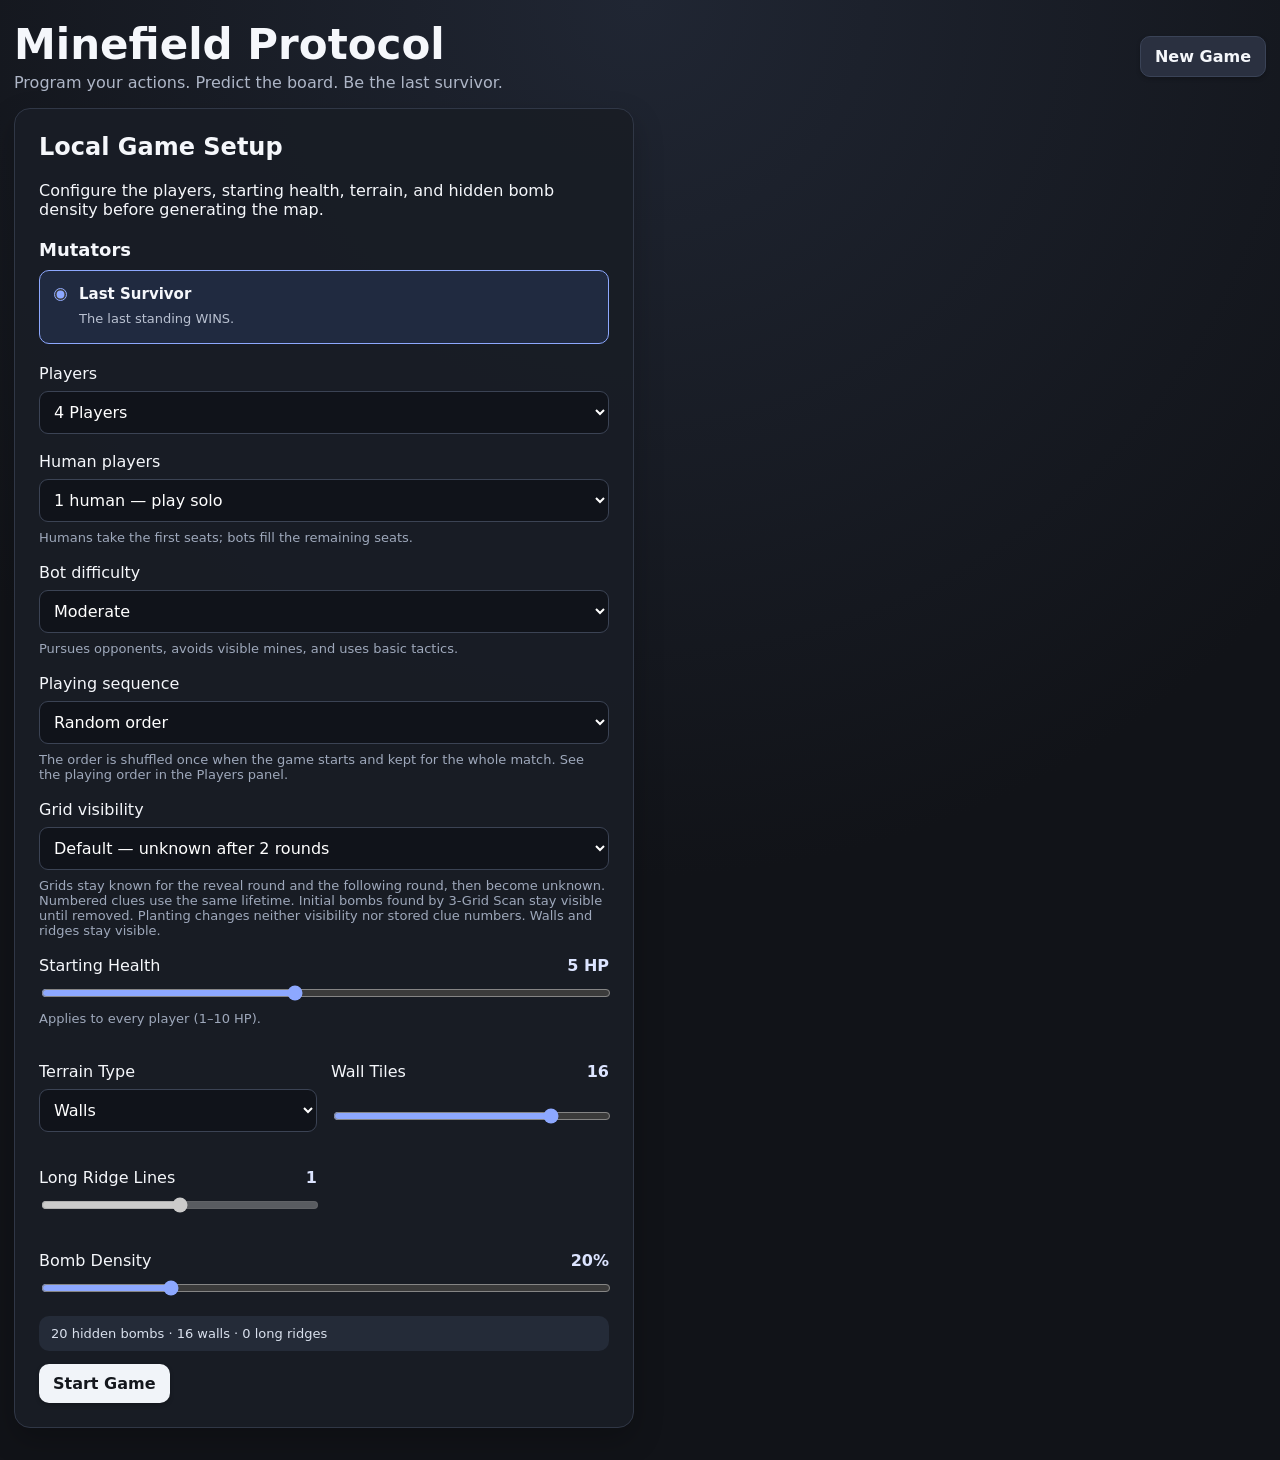
==== commit fc8c430c: "Update bomb, wall-breaking, and scan action rules" ====
--- a/index.html
+++ b/index.html
@@ -134,7 +134,9 @@
                 <li>Move: a step blocked by another player is skipped. Its point is spent; later steps continue from your actual position.</li>
                 <li>Attack: reach 2 grids straight or 1 diagonally and push 1 grid. A wall, ridge, or edge blocking the push causes 1 HP damage. Another player blocks without damage.</li>
                 <li>Dodge: choose an adjacent escape direction. The next attack triggers one sidestep. A blocked destination makes it fail; landing on a bomb still triggers it. Dodges expire each round and do not stack.</li>
-                <li>Scan Here: for 1 point, record the bomb count in the eight grids around you. Larger scans record a count at each scanned grid. A number does not prove its own grid safe.</li>
+                <li>Scan Here: 1 point records the bomb count in the eight grids around you. 3×3 Scan costs 3 points and records nine numbered clues. A number does not prove its own grid safe.</li>
+                <li>3-Grid Scan: 2 points reveals bombs directly in three grids, with no numbers. Other grids keep their visibility. Found initial bombs stay visible until removed; planted bombs follow the visibility setting.</li>
+                <li>Plant Bomb: 1 point on an adjacent non-terrain grid. Break Wall: a separate 2-point action targeting an adjacent wall. Both use straight directions only.</li>
                 <li>Clues are dated snapshots. Planting, disarming, and explosions do not update them. Rescan to refresh; clues expire with the selected visibility mode.</li>
                 <li>Disarm: spend 1 point to check one adjacent grid, including diagonals, and safely remove its bomb. No flags are needed.</li>
                 <li>From round 21, bombs cause instant death. Blocked-push damage stays at 1 HP.</li>
@@ -222,15 +224,16 @@
             <div class="action-grid" id="actionButtons">
               <button data-action="MOVE">Move · 1 pt</button>
               <button data-action="ATTACK">Attack · 1 pt</button>
-              <button data-action="BOMB" title="Plant a bomb or break an adjacent wall for 2 points. Ridges cannot be broken.">Bomb / Break Wall · 2 pts</button>
+              <button data-action="BOMB" title="Plant a bomb on an adjacent non-terrain grid; preserves visibility.">Plant Bomb · 1 pt</button>
+              <button data-action="BREAK_WALL" title="Destroy an adjacent wall for 2 points. Ridges cannot be broken.">Break Wall · 2 pts</button>
               <fieldset class="defense-actions">
                 <legend>Dodge / Disarm</legend>
                 <button data-action="DODGE">Dodge · 1 pt</button>
                 <button data-action="DISARM" title="Choose one adjacent grid to check and disarm safely.">Disarm · 1 pt</button>
               </fieldset>
               <button data-action="SCAN">Scan Here · 1 pt</button>
-              <button data-action="TRI_SCAN">3-Grid Scan · 1 pt</button>
-              <button data-action="AREA_SCAN">3×3 Scan · 2 pts</button>
+              <button data-action="TRI_SCAN">3-Grid Scan · 2 pts</button>
+              <button data-action="AREA_SCAN">3×3 Scan · 3 pts</button>
               <button data-action="DISCARD">Discard Remaining</button>
             </div>
             <p id="actionHint" class="board-selection-hint">For directional actions, select an action and click its target on the board.</p>
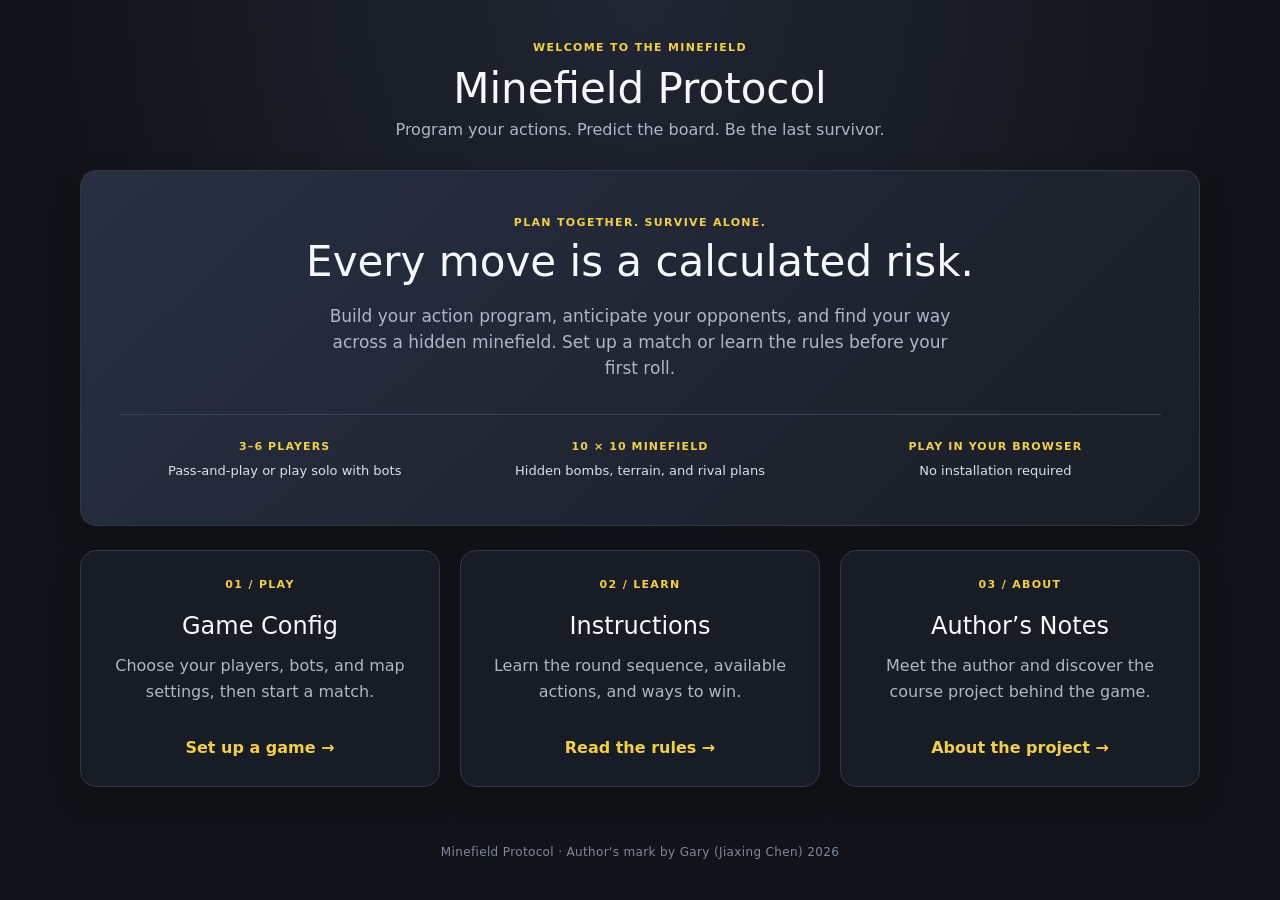
==== commit ac13310d: "optimization 0.3.1: visual opt and nav logic" ====
--- a/index.html
+++ b/index.html
@@ -1,303 +1,63 @@
 <!DOCTYPE html>
+<!--
+Author: Gary (JiaxingChen)
+Project: VGC107 - Board Game Term Project
+Last Update: 2026-09-20
+Publish Version: v0.3.1
+-->
+
 <html lang="en">
 <head>
   <meta charset="UTF-8" />
   <meta name="viewport" content="width=device-width, initial-scale=1.0" />
-  <title>Minefield Protocol - Local Prototype</title>
+  <title>Minefield Protocol - Welcome</title>
+  <link rel="stylesheet" href="https://cdn.jsdelivr.net/npm/bootstrap@5.3.8/dist/css/bootstrap.min.css" integrity="sha384-sRIl4kxILFvY47J16cr9ZwB07vP4J8+LH7qKQnuqkuIAvNWLzeN8tE5YBujZqJLB" crossorigin="anonymous" onerror="this.onerror=null; this.removeAttribute('integrity'); this.removeAttribute('crossorigin'); this.href='vendor/bootstrap-5.3.8.min.css';" />
   <link rel="stylesheet" href="style.css" />
 </head>
 <body>
-  <main class="app">
+  <main class="welcome-page welcome-home">
     <header>
       <div>
+        <p class="eyebrow">Welcome to the minefield</p>
         <h1>Minefield Protocol</h1>
         <p class="subtitle">Program your actions. Predict the board. Be the last survivor.</p>
       </div>
-      <button id="newGameBtn" class="secondary">New Game</button>
     </header>
-
-    <!-- Setup values mirror the fallback defaults in game.js. -->
-    <section id="setupPanel" class="panel setup-panel">
-      <h2>Local Game Setup</h2>
-      <p>Configure the players, starting health, terrain, and hidden bomb density before generating the map.</p>
-      <fieldset class="mutators">
-        <legend>Mutators</legend>
-        <div id="mutatorList" class="mutator-list"></div>
-      </fieldset>
-      <label>
-        Players
-        <select id="playerCount">
-          <option value="3">3 Players</option>
-          <option value="4" selected>4 Players</option>
-          <option value="5">5 Players</option>
-          <option value="6">6 Players</option>
-        </select>
-      </label>
-
-      <label>
-        Human players
-        <select id="humanCount" aria-describedby="botSetupHint">
-          <option value="all">All players (pass-and-play)</option>
-          <option value="1" selected>1 human — play solo</option>
-          <option value="2">2 humans</option>
-          <option value="3">3 humans</option>
-          <option value="4">4 humans</option>
-          <option value="5">5 humans</option>
-        </select>
-        <span id="botSetupHint" class="setup-hint">Humans take the first seats; bots fill the remaining seats.</span>
-      </label>
-      <label>
-        Bot difficulty
-        <select id="botDifficulty" aria-describedby="botDifficultyHint">
-          <option value="new-player">New Player</option>
-          <option value="moderate" selected>Moderate</option>
-          <option value="expert">Expert</option>
-        </select>
-        <span id="botDifficultyHint" class="setup-hint"></span>
-      </label>
-
-      <label>
-        Playing sequence
-        <select id="turnOrderMode" aria-describedby="turnOrderHint">
-          <option value="manual">Designated order</option>
-          <option value="random" selected>Random order</option>
-        </select>
-        <span id="turnOrderHint" class="setup-hint">The order is shuffled once when the game starts and kept for the whole match. See the playing order in the Players panel.</span>
-      </label>
-      <div id="manualTurnOrder" class="turn-order-options hidden"></div>
-
-      <label>
-        Grid visibility
-        <select id="visibilityMode" aria-describedby="visibilityHint">
-          <option value="clear">Clear — explored grids stay known</option>
-          <option value="default" selected>Default — unknown after 2 rounds</option>
-          <option value="hard">Hard — unknown after 1 round</option>
-        </select>
-        <span id="visibilityHint" class="setup-hint"></span>
-      </label>
-
-      <label>
-        <span>Starting Health <output id="startingHpValue" for="startingHp">5 HP</output></span>
-        <input id="startingHp" type="range" min="1" max="10" step="1" value="5" aria-describedby="startingHpHint" />
-        <span id="startingHpHint" class="setup-hint">Applies to every player (1–10 HP).</span>
-      </label>
-
-      <div class="setup-options">
-        <label>
-          Terrain Type
-          <select id="terrainType">
-            <option value="random">Random Mix</option>
-            <option value="wall" selected>Walls</option>
-            <option value="ridge">Ridges</option>
-          </select>
-        </label>
-
-        <label>
-          <span>Wall Tiles <output id="terrainCountValue">16</output></span>
-          <input id="terrainCount" type="range" min="0" max="20" value="16" />
-        </label>
-
-        <label>
-          <span>Long Ridge Lines <output id="ridgeCountValue">1</output></span>
-          <input id="ridgeCount" type="range" min="0" max="2" value="1" />
-        </label>
-
-        <label>
-          <span>Bomb Density <output id="bombPercentValue">20%</output></span>
-          <input id="bombPercent" type="range" min="3" max="80" value="20" />
-        </label>
+    <section class="panel intro-hero" aria-labelledby="welcomeHeading">
+      <div>
+        <p class="eyebrow">Plan together. Survive alone.</p>
+        <h2 id="welcomeHeading">Every move is a calculated risk.</h2>
+        <p class="subtitle">Build your action program, anticipate your opponents, and find your way across a hidden minefield. Set up a match or learn the rules before your first roll.</p>
       </div>
-      <p id="mapSummary" class="map-summary">20 hidden bombs · 16 walls · 0 long ridges</p>
-      <button id="startGameBtn">Start Game</button>
-    </section>
-
-    <section id="gamePanel" class="hidden">
-      <div id="mainGrid" class="main-grid">
-        <!-- Public information stays visible throughout planning and execution. -->
-        <aside class="info-sidebar" aria-label="Round details and player health">
-          <section class="panel status-panel" aria-labelledby="roundDetailsHeading">
-            <h2 id="roundDetailsHeading">Round Details</h2>
-            <div class="status-row">
-              <div><span class="label">Round</span><strong id="roundLabel">1</strong></div>
-              <div><span class="label">Phase</span><strong id="phaseLabel">Planning</strong></div>
-              <div><span class="label">Current</span><strong id="currentPlayerLabel">Player 1</strong></div>
-              <div title="Found counts revealed bombs that are still on the board.">
-                <span class="label">Bombs Remaining</span>
-                <strong id="bombStats" class="bomb-count" role="status" aria-live="polite" aria-atomic="true">0 bombs / 0 found</strong>
-              </div>
-            </div>
-            <div id="message" class="message">Roll for action points, then build your program.</div>
-            <p id="pressureHint" class="pressure-hint" role="status"></p>
-            <details class="rules-help">
-              <summary>Rules &amp; explanations</summary>
-              <ul>
-                <li>Move: a step blocked by another player is skipped. Its point is spent; later steps continue from your actual position.</li>
-                <li>Attack: reach 2 grids straight or 1 diagonally and push 1 grid. A wall, ridge, or edge blocking the push causes 1 HP damage. Another player blocks without damage.</li>
-                <li>Dodge: choose an adjacent escape direction. The next attack triggers one sidestep. A blocked destination makes it fail; landing on a bomb still triggers it. Dodges expire each round and do not stack.</li>
-                <li>Scan Here: 1 point records the bomb count in the eight grids around you. 3×3 Scan costs 3 points and records nine numbered clues. A number does not prove its own grid safe.</li>
-                <li>3-Grid Scan: 2 points reveals bombs directly in three grids, with no numbers. Other grids keep their visibility. Found initial bombs stay visible until removed; planted bombs follow the visibility setting.</li>
-                <li>Plant Bomb: 1 point on an adjacent non-terrain grid. Break Wall: a separate 2-point action targeting an adjacent wall. Both use straight directions only.</li>
-                <li>Clues are dated snapshots. Planting, disarming, and explosions do not update them. Rescan to refresh; clues expire with the selected visibility mode.</li>
-                <li>Disarm: spend 1 point to check one adjacent grid, including diagonals, and safely remove its bomb. No flags are needed.</li>
-                <li>From round 21, bombs cause instant death. Blocked-push damage stays at 1 HP.</li>
-                <li>The last survivor wins. If no bombs remain, the living player with the highest HP wins; tied leaders share victory. This is checked after each action.</li>
-              </ul>
-            </details>
-          </section>
-
-          <section class="panel player-panel" aria-labelledby="playersHeading">
-            <h2 id="playersHeading">Players</h2>
-            <div id="roundDice" class="round-dice" role="group" aria-label="Public dice points in playing order"></div>
-            <p id="turnOrderSummary" class="setup-hint"></p>
-            <div id="playerList"></div>
-          </section>
-        </aside>
-
-        <section class="panel board-panel">
-          <div class="board-head">
-            <div>
-              <h2>Minefield</h2>
-              <p>Numbers count bombs in eight neighboring grids at the time of scanning. They do not reveal bomb positions. Hover for the scan round.</p>
-            </div>
-            <div class="legend">
-              <span>■ Unknown</span>
-              <span>□ Safe</span>
-              <span>◆ Mine</span>
-              <span>0–8 Scan clue</span>
-              <span>▣ Wall</span>
-              <span>▲ Ridge</span>
-            </div>
-          </div>
-          <!-- game.js creates and reuses the grid cells inside this container. -->
-          <div id="board" class="board" aria-label="10 by 10 game board"></div>
-        </section>
-
-        <!-- Only one phase panel is visible; the pass screen hides private programs. -->
-        <aside class="panel control-panel">
-          <div id="diceControls" class="hidden">
-            <h2>Roll Action Points</h2>
-            <p id="dicePhaseHint" role="status" aria-live="polite"></p>
-            <button id="rollDiceBtn" type="button">Roll d6</button>
-            <button id="beginPlanningBtn" type="button" class="secondary" disabled>Begin Planning</button>
-          </div>
-          <div id="botControls" class="hidden" role="status" aria-live="polite">
-            <h2>Bot Planning</h2>
-            <p id="botMessage">A bot is secretly programming its actions.</p>
-            <p>Actions will appear as they resolve. You control the pace of execution.</p>
-          </div>
-          <div id="planningControls">
-            <h2>Program Actions</h2>
-            <p id="planningHint">Privately program the points you rolled.</p>
-
-            <div class="dice-box" id="diceBox">
-              <span class="label">Your Action Points</span>
-              <div class="dice-row">
-                <div id="diceFace" class="dice-face" role="status" aria-live="polite">—</div>
-              </div>
-              <p id="diceHint">Use the points assigned during the dice phase.</p>
-            </div>
-
-            <div class="allocation-panel">
-              <div class="allocation-heading">
-                <span class="label">Private Point Allocation</span>
-                <span class="points-remaining" title="Points remaining">Left: <strong id="pointsRemaining">—</strong></span>
-              </div>
-              <p id="movementCostPreview" class="movement-cost-preview hidden"></p>
-              <div id="allocationTrack" class="allocation-track" role="status" aria-live="polite">
-                <span class="allocation-cell locked"></span>
-                <span class="allocation-cell locked"></span>
-                <span class="allocation-cell locked"></span>
-                <span class="allocation-cell locked"></span>
-                <span class="allocation-cell locked"></span>
-                <span class="allocation-cell locked"></span>
-              </div>
-              <div class="allocation-legend" aria-label="Allocation colors">
-                <span class="legend-move">Move</span>
-                <span class="legend-scan">Scan</span>
-                <span class="legend-attack">Attack</span>
-                <span class="legend-dodge">Dodge / Disarm</span>
-                <span class="legend-bomb">Bomb</span>
-                <span class="legend-discard">Discard</span>
-              </div>
-            </div>
-
-            <div class="action-grid" id="actionButtons">
-              <button data-action="MOVE">Move · 1 pt</button>
-              <button data-action="ATTACK">Attack · 1 pt</button>
-              <button data-action="BOMB" title="Plant a bomb on an adjacent non-terrain grid; preserves visibility.">Plant Bomb · 1 pt</button>
-              <button data-action="BREAK_WALL" title="Destroy an adjacent wall for 2 points. Ridges cannot be broken.">Break Wall · 2 pts</button>
-              <fieldset class="defense-actions">
-                <legend>Dodge / Disarm</legend>
-                <button data-action="DODGE">Dodge · 1 pt</button>
-                <button data-action="DISARM" title="Choose one adjacent grid to check and disarm safely.">Disarm · 1 pt</button>
-              </fieldset>
-              <button data-action="SCAN">Scan Here · 1 pt</button>
-              <button data-action="TRI_SCAN">3-Grid Scan · 2 pts</button>
-              <button data-action="AREA_SCAN">3×3 Scan · 3 pts</button>
-              <button data-action="DISCARD">Discard Remaining</button>
-            </div>
-            <p id="actionHint" class="board-selection-hint">For directional actions, select an action and click its target on the board.</p>
-
-            <button id="confirmProgramBtn" disabled>Add to Program</button>
-
-            <div class="programmed">
-              <ol id="programList" class="program-list">
-                <li>No actions allocated yet.</li>
-              </ol>
-              <button id="undoActionBtn" class="secondary" type="button" disabled>Undo Last Action</button>
-            </div>
-
-          </div>
-
-          <div id="passControls" class="hidden pass-screen">
-            <h2>Pass the Computer</h2>
-            <p id="passMessage">Give the computer to the next player.</p>
-            <button id="readyNextPlayerBtn">Ready</button>
-          </div>
-
-          <div id="executionControls" class="hidden">
-            <h2>Execution Phase</h2>
-            <p class="execution-cube-hint">One cube per rolled point. * Pending · Colored cubes are resolved. Blue marks the next player.</p>
-            <div class="execution-cubes">
-              <table class="execution-cube-table">
-                <caption>Dice rolls &amp; action points</caption>
-                <thead><tr id="executionRolls"></tr></thead>
-                <tbody id="executionPoints"></tbody>
-              </table>
-            </div>
-            <p id="executionProgress" class="execution-progress" role="status" aria-live="polite"></p>
-            <button id="resolveNextBtn">Resolve Next Action</button>
-            <button id="resolveAllBtn" class="secondary">Resolve Remaining</button>
-            <details class="execution-log">
-              <summary>Execution log</summary>
-              <div class="allocation-legend" aria-label="Execution log action colors">
-                <span class="legend-scan">Scan</span>
-                <span class="legend-attack">Attack</span>
-                <span class="legend-dodge">Dodge / Disarm</span>
-                <span class="legend-bomb">Bomb / Break Wall</span>
-              </div>
-              <div id="executionQueue" class="queue" role="log" aria-live="polite"></div>
-            </details>
-          </div>
-
-          <div id="winnerControls" class="hidden">
-            <h2 id="winnerTitle">Winner</h2>
-            <p id="winnerText"></p>
-            <button id="playAgainBtn">Play Again</button>
-          </div>
-        </aside>
+      <div class="intro-meta">
+        <div><strong>3–6 players</strong>Pass-and-play or play solo with bots</div>
+        <div><strong>10 × 10 minefield</strong>Hidden bombs, terrain, and rival plans</div>
+        <div><strong>Play in your browser</strong>No installation required</div>
       </div>
     </section>
+    <nav class="welcome-links" aria-label="Explore Minefield Protocol">
+      <a class="panel welcome-card" href="game.html">
+        <span class="eyebrow">01 / Play</span>
+        <h2>Game Config</h2>
+        <p>Choose your players, bots, and map settings, then start a match.</p>
+        <span class="welcome-cta">Set up a game &rarr;</span>
+      </a>
+      <a class="panel welcome-card" href="instructions.html">
+        <span class="eyebrow">02 / Learn</span>
+        <h2>Instructions</h2>
+        <p>Learn the round sequence, available actions, and ways to win.</p>
+        <span class="welcome-cta">Read the rules &rarr;</span>
+      </a>
+      <a class="panel welcome-card" href="author-notes.html">
+        <span class="eyebrow">03 / About</span>
+        <h2>Author’s Notes</h2>
+        <p>Meet the author and discover the course project behind the game.</p>
+        <span class="welcome-cta">About the project &rarr;</span>
+      </a>
+    </nav>
   </main>
+  <footer class="site-footer">Minefield Protocol · Author's mark by Gary (Jiaxing Chen) 2026</footer>
 
-  <script src="bots.js"></script>
-  <script src="game-agents.js"></script>
-  <script src="turn-order.js"></script>
-  <script src="execution-view.js"></script>
-  <script src="grid-visibility.js"></script>
-  <script src="dice-phase.js"></script>
-  <script src="mutators.js"></script>
-  <script src="game-rules.js"></script>
-  <script src="game.js"></script>
+
 </body>
 </html>
--- a/style.css
+++ b/style.css
@@ -1,3 +1,10 @@
+/*
+ * Author: Gary (JiaxingChen)
+ * Project: VGC107 - Board Game Term Project
+ * Last Update: 2026-09-20
+ * Publish Version: v0.3.1
+ */
+
 /* Base theme and shared controls. */
 * { box-sizing: border-box; }
 
@@ -9,6 +16,8 @@
 
 body {
   margin: 0;
+  font-family: inherit;
+  color: #f5f7fb;
   min-height: 100vh;
   background: radial-gradient(circle at top, #202633 0%, #111318 55%);
 }
@@ -42,6 +51,8 @@
 button:focus-visible { outline: 3px solid #8da8ff; outline-offset: 2px; }
 button:disabled { opacity: 0.45; cursor: not-allowed; }
 button.secondary { background: #2a3040; color: #f5f7fb; border: 1px solid #3a4357; }
+.button-link, .button-link:visited { border: 1px solid #3a4357; border-radius: 10px; padding: 10px 14px; background: #2a3040; color: #f5f7fb; font-weight: 700; box-shadow: 0 2px 4px rgba(0,0,0,.22); }
+.button-link:hover { filter: brightness(1.12); transform: translateY(-1px); box-shadow: 0 5px 10px rgba(0,0,0,.26); }
 
 .app {
   width: min(1600px, calc(100% - 28px));
@@ -57,6 +68,10 @@
   margin-bottom: 16px;
 }
 
+.header-actions { display: flex; align-items: center; gap: 8px; flex-wrap: wrap; }
+.header-link { display: inline-block; text-decoration: none; }
+.header-link:hover { filter: brightness(1.12); }
+
 h1, h2, h3, p { margin-top: 0; }
 h1 { margin-bottom: 4px; font-size: clamp(28px, 4vw, 42px); }
 .subtitle { margin-bottom: 0; color: #aeb6c7; }
@@ -69,10 +84,37 @@
 }
 
 /* Setup form and terrain/bomb configuration. */
-.setup-panel {
-  max-width: 620px;
-  padding: 24px;
-}
+.welcome-page { width: min(1120px, calc(100% - 28px)); margin: 0 auto; padding: 40px 0; }
+.welcome-page > header { flex-wrap: wrap; margin-bottom: 28px; }
+.welcome-page .intro-hero h2 { font-size: clamp(28px, 4vw, 42px); line-height: 1.15; margin-bottom: 16px; }
+.welcome-links { display: grid; grid-template-columns: repeat(3, minmax(0, 1fr)); gap: 20px; }
+.welcome-home > header { justify-content: center; text-align: center; }
+.welcome-home .intro-hero { grid-template-columns: minmax(0, 1fr); gap: 32px; text-align: center; padding: 44px 38px; margin-bottom: 24px; }
+.welcome-home .intro-hero .subtitle { margin-inline: auto; }
+.welcome-home .intro-meta { grid-template-columns: repeat(3, minmax(0, 1fr)); gap: 24px; padding: 24px 0 0; border-left: 0; border-top: 1px solid #3a4357; }
+.welcome-home .intro-meta strong { margin-bottom: 6px; }
+.welcome-home .welcome-card { align-items: center; text-align: center; }
+.welcome-card { display: flex; flex-direction: column; padding: 26px; color: #f5f7fb; text-decoration: none; transition: border-color .15s ease, background-color .15s ease; }
+.welcome-card:hover { border-color: #f2cf4a; background: #242b39; }
+.welcome-card:focus-visible, .button-link:focus-visible { outline: 3px solid #8da8ff; outline-offset: 4px; }
+.welcome-card h2 { margin: 12px 0; font-size: 24px; }
+.welcome-card p { color: #aeb6c7; line-height: 1.6; }
+.welcome-cta { margin-top: auto; padding-top: 16px; color: #f2cf4a; font-weight: 700; }
+
+.setup-panel { padding: 24px; }
+.setup-heading { display: flex; justify-content: space-between; gap: 20px; margin-bottom: 22px; }
+.setup-heading h2 { margin-bottom: 6px; font-size: 24px; }
+.setup-heading p:last-child { margin-bottom: 0; color: #aeb6c7; }
+.eyebrow { margin-bottom: 7px; color: #f2cf4a; font-size: 11px; font-weight: 800; letter-spacing: .12em; text-transform: uppercase; }
+.setup-widgets { display: grid; grid-template-columns: repeat(3, minmax(0, 1fr)); gap: 14px; }
+.setup-widget { min-width: 0; padding: 16px; border: 1px solid #303746; border-radius: 12px; background: #12161e; }
+.widget-heading { display: flex; align-items: flex-start; gap: 10px; min-height: 58px; margin-bottom: 12px; }
+.widget-number { color: #f2cf4a; font-size: 12px; font-weight: 900; letter-spacing: .08em; }
+.widget-heading h3 { margin: 0 0 4px; font-size: 18px; }
+.widget-heading p { margin: 0; color: #9ea8bb; font-size: 12px; line-height: 1.4; }
+.sr-only { position: absolute; width: 1px; height: 1px; padding: 0; margin: -1px; overflow: hidden; clip: rect(0, 0, 0, 0); white-space: nowrap; border: 0; }
+.setup-action { display: grid; grid-template-columns: repeat(3, minmax(0, 1fr)); gap: 14px; margin-top: 16px; }
+.setup-action button { grid-column: 3; width: 100%; }
 
 .setup-panel label {
   display: grid;
@@ -129,6 +171,40 @@
   color: #d9e0ed;
   font-size: 13px;
 }
+
+.site-footer { width: min(1600px, calc(100% - 28px)); margin: 0 auto; padding: 16px 0 24px; color: #7f899b; font-size: 12px; letter-spacing: .03em; text-align: center; }
+
+/* Project introduction and rules page. */
+.docs-page { display: grid; grid-template-columns: 220px minmax(0, 760px); justify-content: center; gap: 0 32px; width: min(1080px, calc(100% - 28px)); margin: 0 auto; padding: 28px 0 10px; }
+.docs-page > header { grid-column: 1 / -1; }
+.docs-page > .intro-hero, .docs-page > .intro-section, .docs-page > .intro-columns { grid-column: 2; }
+.docs-page > .intro-hero { grid-row: 2; }
+.docs-page > .intro-nav { grid-column: 1; grid-row: 2 / span 12; align-self: start; position: sticky; top: 20px; display: grid; gap: 5px; padding: 8px 0; margin: 0; border: 0; border-radius: 0; background: transparent; box-shadow: none; }
+.intro-hero { display: grid; grid-template-columns: minmax(0, 1.4fr) minmax(240px, .6fr); gap: 28px; align-items: end; padding: 38px; margin-bottom: 16px; background: linear-gradient(135deg, rgba(40, 48, 67, .98), rgba(25, 29, 37, .98)); }
+.intro-hero h1 { max-width: 720px; margin-bottom: 12px; }
+.intro-hero .subtitle { max-width: 650px; font-size: 17px; line-height: 1.55; }
+.intro-meta { display: grid; gap: 10px; padding-left: 18px; border-left: 2px solid #f2cf4a; color: #d9e0ed; font-size: 13px; line-height: 1.5; }
+.intro-meta strong { display: block; color: #f2cf4a; font-size: 11px; letter-spacing: .1em; text-transform: uppercase; }
+.intro-nav a { display: block; padding: 7px 10px; border-left: 2px solid #3a4357; color: #aeb6c7; font-size: 13px; text-decoration: none; }
+.intro-nav a:hover { border-left-color: #f2cf4a; color: #f5f7fb; }
+.intro-section { padding: 24px; margin-bottom: 16px; }
+.intro-section h2 { margin-bottom: 10px; font-size: 24px; }
+.intro-section h3 { margin: 22px 0 8px; font-size: 17px; color: #f2cf4a; }
+.intro-section p, .intro-section li { color: #c5cddd; line-height: 1.65; }
+.intro-section ul, .intro-section ol { padding-left: 22px; }
+.intro-section li + li { margin-top: 7px; }
+.update-log-heading, .release-heading { display: flex; justify-content: space-between; align-items: center; flex-wrap: wrap; gap: 12px; }
+.update-log-heading h2 { margin-bottom: 0; }
+.release-badge { padding: 6px 12px; border: 1px solid #675d32; border-radius: 999px; color: #f2cf4a; background: #302d20; font-size: 13px; font-weight: 700; }
+.release-entry { margin-top: 22px; padding-top: 20px; border-top: 1px solid #303746; }
+.release-heading h3 { margin: 0; }
+.release-heading time { color: #aeb6c7; font-size: 14px; }
+.release-entry ul { margin-top: 14px; margin-bottom: 0; }
+.release-entry summary { cursor: pointer; color: #d9e0ed; font-weight: 700; }
+.release-entry summary:focus-visible { outline: 3px solid #8da8ff; outline-offset: 4px; }
+.intro-columns { display: grid; grid-template-columns: repeat(2, minmax(0, 1fr)); gap: 16px; }
+.intro-note { padding: 12px 14px; margin: 16px 0; border-left: 3px solid #8da8ff; background: #12161e; color: #d9e0ed; }
+.intro-page code { padding: 2px 5px; border-radius: 4px; background: #12161e; color: #f2cf4a; }
 
 .hidden { display: none !important; }
 
@@ -727,11 +803,22 @@
 }
 
 @media (max-width: 800px) {
+  .welcome-links { grid-template-columns: minmax(0, 1fr); }
+  .welcome-home .intro-meta { grid-template-columns: minmax(0, 1fr); gap: 18px; }
+  .welcome-home .intro-hero { padding: 28px 20px; }
+  .docs-page > header { flex-wrap: wrap; }
   .main-grid { grid-template-columns: minmax(0, 1fr); }
   .info-sidebar { grid-template-columns: repeat(2, minmax(0, 1fr)); grid-row: auto; position: static; align-items: start; }
   .board { width: min(100%, 700px); }
   .control-panel { grid-column: auto; }
   #planningControls button { min-height: 44px; }
+  .setup-widgets { grid-template-columns: 1fr; }
+  .intro-hero, .intro-columns { grid-template-columns: 1fr; }
+  .docs-page { display: block; width: min(100% - 28px, 760px); }
+  .docs-page > .intro-nav { position: static; display: flex; gap: 8px; flex-wrap: wrap; margin-bottom: 16px; padding: 0; }
+  .docs-page > .intro-nav a { border: 1px solid #3a4357; border-radius: 8px; }
+  .setup-action { grid-template-columns: 1fr; }
+  .setup-action button { grid-column: auto; }
 }
 
 @media (max-width: 560px) {
@@ -745,4 +832,9 @@
   .board { gap: 2px; padding: 2px; }
   .setup-options { grid-template-columns: 1fr; }
   .setup-options label:last-child { grid-column: auto; }
-}
+  .setup-panel { padding: 16px; }
+  .site-footer { width: min(100% - 14px, 1440px); }
+  .docs-page { width: min(100% - 14px, 760px); }
+  .intro-hero, .intro-section { padding: 18px; }
+  .intro-meta { padding-left: 12px; }
+}
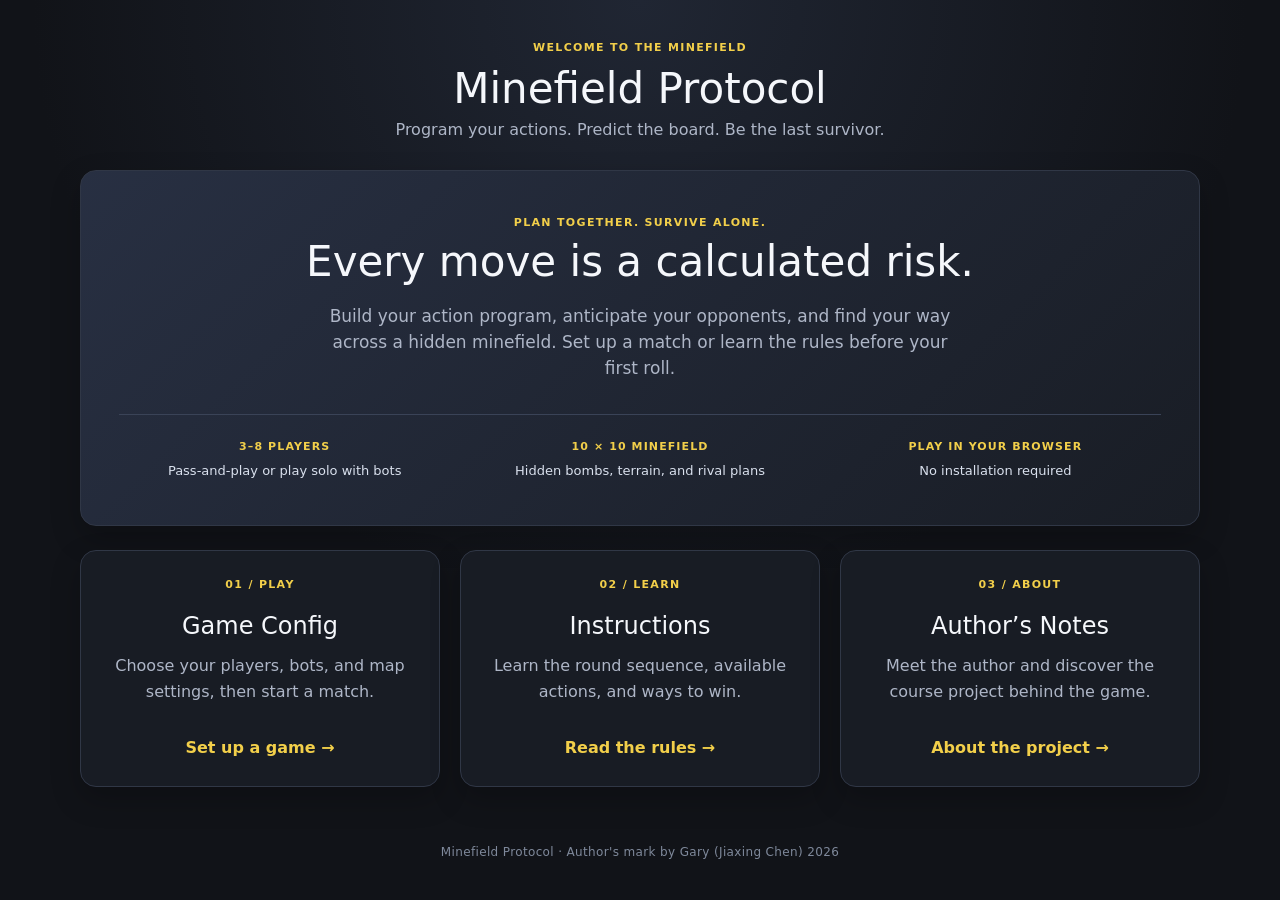
==== commit fa363f06: "Add comprehensive tests for dodge mechanics, mutator settings, and scan movement - Implement tests f" ====
--- a/index.html
+++ b/index.html
@@ -30,7 +30,7 @@
         <p class="subtitle">Build your action program, anticipate your opponents, and find your way across a hidden minefield. Set up a match or learn the rules before your first roll.</p>
       </div>
       <div class="intro-meta">
-        <div><strong>3–6 players</strong>Pass-and-play or play solo with bots</div>
+        <div><strong>3–8 players</strong>Pass-and-play or play solo with bots</div>
         <div><strong>10 × 10 minefield</strong>Hidden bombs, terrain, and rival plans</div>
         <div><strong>Play in your browser</strong>No installation required</div>
       </div>
--- a/style.css
+++ b/style.css
@@ -218,7 +218,7 @@
 }
 
 .status-panel, .player-panel, .control-panel { padding: 12px; }
-.board-panel { padding: 16px; }
+.board-panel { padding: 12px; }
 .status-panel h2, .player-panel h2 { margin-bottom: 12px; font-size: 18px; }
 
 .status-row {
@@ -265,6 +265,8 @@
 .round-die { display: grid; justify-items: center; gap: 4px; padding: 3px 0; border-radius: 6px; font-size: 11px; font-weight: 700; }
 .round-die-cube.allocation-cell { min-width: 0; width: 28px; height: 28px; font-size: 17px; }
 .round-die.rolling-player { outline: 2px solid #56a3ff; background: #1a3048; }
+.round-die.dead { opacity: .45; text-decoration: line-through; }
+.round-die.dead .round-die-cube { width: auto; min-width: 48px; padding: 0 4px; font-size: 10px; }
 
 .player-card {
   display: flex;
@@ -280,11 +282,20 @@
 
 .player-card.dead { opacity: .45; text-decoration: line-through; }
 .player-card.active { border-color: #8da8ff; }
+.player-card.execution-active { animation: active-player-pulse 2s ease-in-out infinite; }
+@keyframes active-player-pulse {
+  0%, 100% { opacity: 1; }
+  50% { opacity: .55; }
+}
 .bot-badge { flex-basis: 100%; color: #b9c8e8; font-size: 11px; overflow-wrap: anywhere; }
 .player-identity { display: inline-flex; align-items: center; gap: 7px; }
 .player-name { font-weight: 800; }
 .hp { white-space: nowrap; font-size: 13px; font-variant-numeric: tabular-nums; }
 .hp.hearts { color: #f08b96; font-size: 16px; letter-spacing: 1px; }
+.player-card.hp-low { border-color: #f59e42; color: #f59e42; }
+.player-card.hp-critical { border-color: #dc143c; color: #dc143c; }
+.player-card.hp-low .hp, .player-card.hp-low .bot-badge,
+.player-card.hp-critical .hp, .player-card.hp-critical .bot-badge { color: inherit; }
 .active-player-cube {
   width: 11px;
   height: 11px;
@@ -297,12 +308,17 @@
 
 .main-grid {
   display: grid;
-  grid-template-columns: 240px minmax(0, 1fr) 340px;
+  /* Match the board column to its square plus panel padding and borders. */
+  grid-template-columns: minmax(280px, 320px) minmax(0, calc(76vh + 26px)) var(--control-panel-width, 340px);
+  justify-content: center;
   gap: 14px;
   align-items: start;
 }
 
 .main-grid > * { min-width: 0; }
+
+/* Eight 44px player columns plus panel padding fit during execution. */
+.main-grid:has(#executionControls:not(.hidden)) { --control-panel-width: 400px; }
 
 .board-head {
   display: flex;
@@ -325,7 +341,7 @@
 
 /* Board cells: terrain, selection previews, denial feedback, and player tokens. */
 .board {
-  width: min(76vh, 100%);
+  width: 100%;
   aspect-ratio: 1 / 1;
   margin: 0 auto;
   display: grid;
@@ -465,6 +481,8 @@
 .token.p4, .active-player-cube.p4 { background: #9a7a3f; }
 .token.p5, .active-player-cube.p5 { background: #6f4b9a; }
 .token.p6, .active-player-cube.p6 { background: #347f8c; }
+.token.p7, .active-player-cube.p7 { background: #a85d32; }
+.token.p8, .active-player-cube.p8 { background: #657b8b; }
 
 /* Private planning: die, action buttons, allocation colors, and queued choices. */
 .control-panel {
@@ -701,28 +719,34 @@
 /* Compact allocation-style cubes stay in the normal control panel. */
 .execution-cube-hint { font-size: 12px; color: #aeb6c7; }
 .execution-cubes { overflow-x: auto; padding: 3px; }
-.execution-cube-table { width: max-content; border-collapse: separate; border-spacing: 0; }
+.execution-cube-table { width: min(100%, 352px); table-layout: fixed; border-collapse: separate; border-spacing: 0; }
 .execution-cube-table caption { text-align: left; color: #aeb6c7; font-size: 12px; margin-bottom: 8px; }
-.execution-cube-table th, .execution-cube-table td { width: 44px; text-align: center; border-left: 2px solid transparent; border-right: 2px solid transparent; }
+.execution-cube-table th, .execution-cube-table td { text-align: center; border-left: 2px solid transparent; border-right: 2px solid transparent; }
 .execution-player { padding: 5px 3px; border-top: 2px solid transparent; }
 .execution-player span { display: block; font-size: 14px; }
 .execution-player small { display: block; margin-top: 3px; font-size: 10px; font-weight: 400; color: #cad4e5; }
 .execution-point { padding: 3px; }
-.execution-cube.allocation-cell { width: 32px; height: 32px; min-width: 32px; transform: none; }
+.execution-cube.allocation-cell { width: min(32px, 100%); aspect-ratio: 1; min-width: 0; margin-inline: auto; transform: none; }
+.execution-cube.allocation-cell.point-move { background: #596170; border-color: #939ba7; color: #f3f5f8; }
+.execution-cube.allocation-cell.usable,
+.execution-cube.allocation-cell.point-empty { background: transparent; border: 2px solid #939ba7; color: #aeb6c7; }
 .execution-point.last-point { border-bottom: 2px solid transparent; }
 .execution-point.hp-loss .execution-cube { box-shadow: 0 0 0 2px #e99245; }
 .execution-point.eliminated .execution-cube { box-shadow: 0 0 0 2px #ef6570; }
-.execution-cube-table .executing-player { border-left-color: #56a3ff; border-right-color: #56a3ff; animation: execution-blink 1.2s ease-in-out infinite; }
+.execution-cube-table .executing-player { border-left-color: #56a3ff; border-right-color: #56a3ff; animation: execution-blink 2s ease-in-out infinite; }
 .execution-cube-table th.executing-player { border-top-color: #56a3ff; }
 .execution-cube-table .last-point.executing-player { border-bottom-color: #56a3ff; }
 .execution-progress { margin: 10px 3px 3px; font-size: 12px; color: #b9d8ff; }
 .execution-log { margin-top: 18px; }
 .execution-log summary { cursor: pointer; color: #b9c8e8; }
+.latest-execution-log { display: block; margin-top: 8px; color: #d9e0ed; font-size: 13px; line-height: 1.5; }
+.execution-log[open] .latest-execution-log { display: none; }
 @keyframes execution-blink {
   0%, 100% { border-left-color: #56a3ff; border-right-color: #56a3ff; }
   50% { border-left-color: #224875; border-right-color: #224875; }
 }
 @media (prefers-reduced-motion: reduce) {
+  .player-card.execution-active { animation: none; }
   .execution-cube-table .executing-player { animation: none; }
 }
 
@@ -736,6 +760,7 @@
 
 .queue-item.done { opacity: .42; text-decoration: line-through; }
 .queue-item.current { outline: 2px solid #8da8ff; }
+.queue-result { margin-top: 5px; font-size: 12px; font-weight: 400; line-height: 1.5; }
 
 .queue-item.log-scan { --log-accent: #73d69a; --log-background: #183327; }
 .queue-item.log-attack { --log-accent: #ffc488; --log-background: #382719; }
@@ -797,7 +822,7 @@
 
 /* Move controls below the board on narrower screens, then stack the sidebar. */
 @media (max-width: 1180px) {
-  .main-grid { grid-template-columns: 220px minmax(0, 1fr); }
+  .main-grid { grid-template-columns: minmax(280px, 320px) minmax(0, calc(76vh + 26px)); }
   .info-sidebar { grid-row: 1 / span 2; }
   .control-panel { grid-column: 2; position: static; }
 }
@@ -808,8 +833,8 @@
   .welcome-home .intro-hero { padding: 28px 20px; }
   .docs-page > header { flex-wrap: wrap; }
   .main-grid { grid-template-columns: minmax(0, 1fr); }
-  .info-sidebar { grid-template-columns: repeat(2, minmax(0, 1fr)); grid-row: auto; position: static; align-items: start; }
-  .board { width: min(100%, 700px); }
+  .info-sidebar { grid-template-columns: repeat(auto-fit, minmax(min(100%, 280px), 1fr)); grid-row: auto; position: static; align-items: start; }
+  .board-panel { width: min(100%, 726px); justify-self: center; }
   .control-panel { grid-column: auto; }
   #planningControls button { min-height: 44px; }
   .setup-widgets { grid-template-columns: 1fr; }
